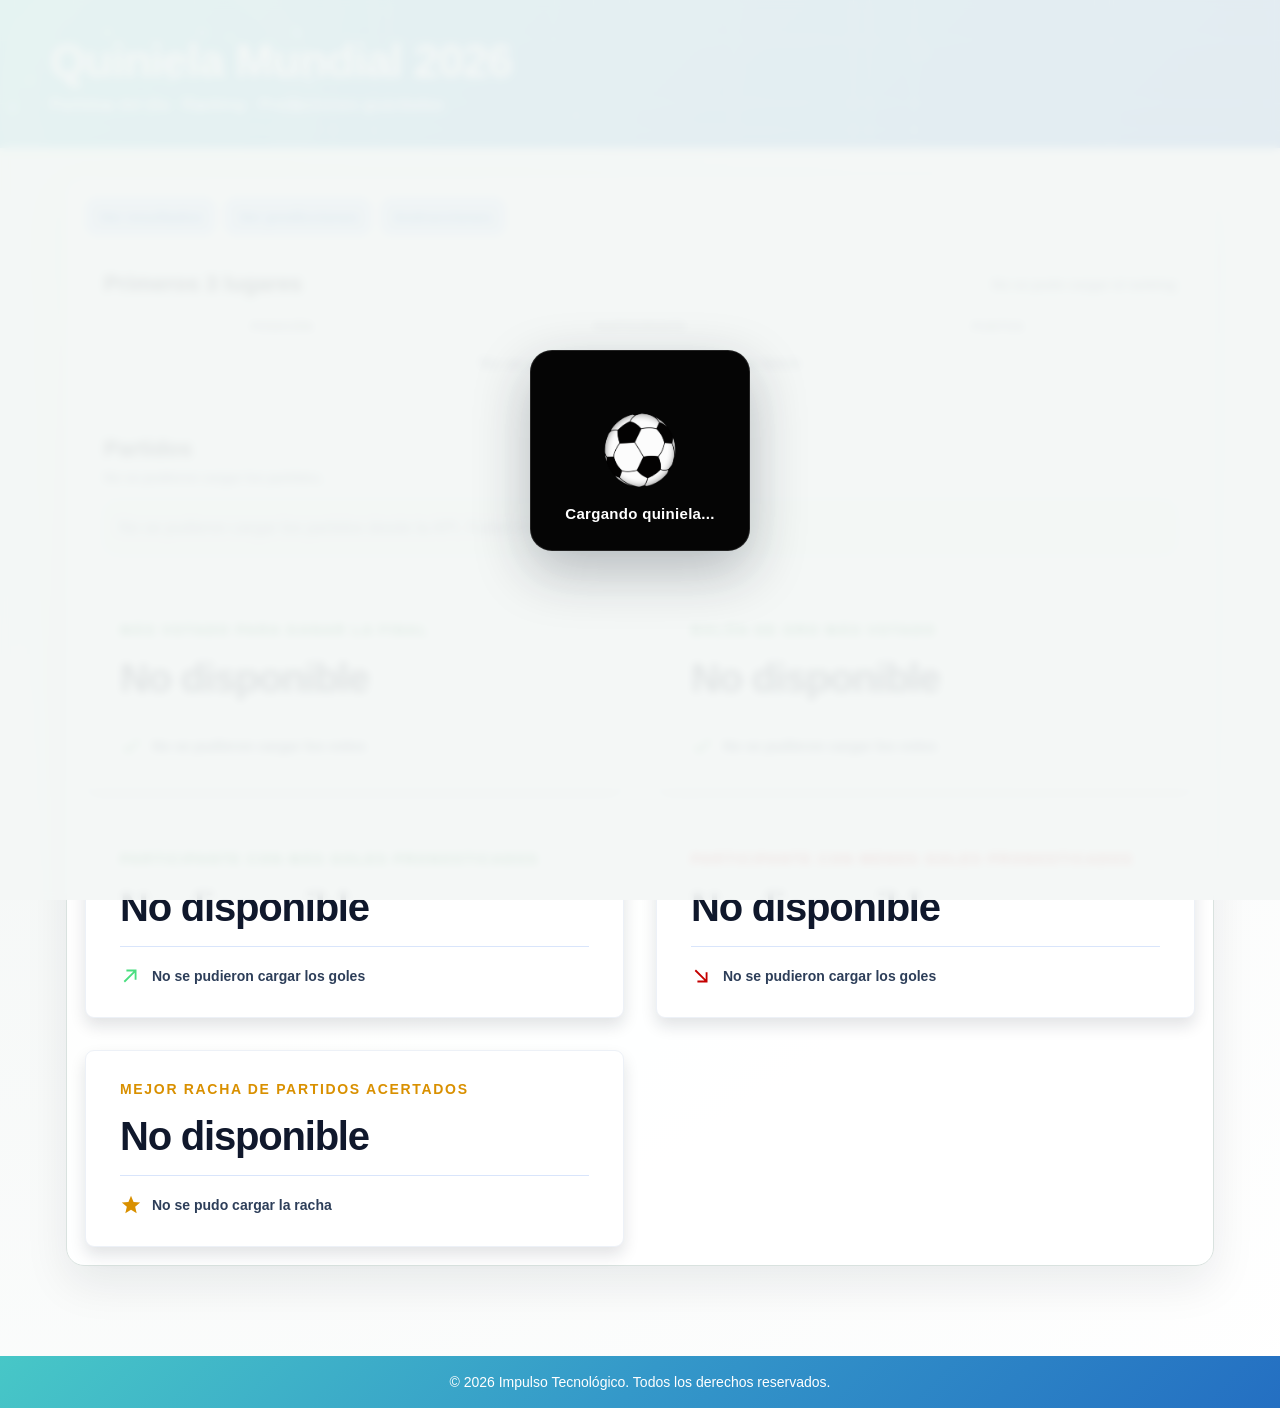
==== src/QuinielaMundial.Api/wwwroot/index.html @ 1c02d26c "loader" ====
<!DOCTYPE html>
<html lang="es">
<head>
  <meta charset="UTF-8" />
  <meta name="viewport" content="width=device-width, initial-scale=1.0" />
  <title>Quiniela Mundial 2026 - Consulta</title>
  <link rel="stylesheet" href="styles.css" />
</head>
<body>
    <div class="page-loader is-hidden" id="pageLoader" role="status" aria-live="polite" aria-label="Cargando contenido" hidden>
        <div class="page-loader-card">
            <div class="soccer-loader" aria-hidden="true">
                <img class="soccer-loader-gif" src="assets/soccer-loader.gif" alt="" />
            </div>
            <p>Cargando quiniela...</p>
        </div>
    </div>

    <header class="hero">
        <div class="hero-content">
            <h1>Quiniela Mundial 2026</h1>
            <p style="font-weight: bold;">Partidos del día · Ranking · Predicciones guardadas</p>
        </div>
    </header>

    <main class="container">
        <section class="panel public-panel" style="margin-top:10px">
            <div class="acciones acciones-publicas">
                <button class="btn-secondary" onclick="window.location.href='ranking.html'">Ver resultados</button>
                <button class="btn-secondary" onclick="window.location.href='predicciones.html'">Ver predicciones</button>
                <button class="btn-secondary" onclick="window.location.href='instrucciones_quiniela.html'">Instrucciones</button>
            </div>

            <div class="dashboard-publico">
                <section class="top-ranking-card">
                    <div class="section-title">
                        <h2>Primeros 3 lugares</h2>
                        <small id="topRankingEstado">Cargando ranking...</small>
                    </div>
                    <div class="ranking-table-wrap ranking-compact-wrap">
                        <table class="ranking-table ranking-compact">
                            <thead>
                                <tr>
                                    <th>Posición</th>
                                    <th>Participante</th>
                                    <th>Puntos</th>
                                </tr>
                            </thead>
                            <tbody id="topRankingTabla"></tbody>
                        </table>
                    </div>
                </section>

                <section class="partidos-dia-card">
                    <div class="section-title">
                        <h2 id="fechaPartidosTitulo">Partidos del día</h2>
                        <small id="contadorVista"></small>
                    </div>
                    <p class="fecha-contexto" id="fechaPartidosDetalle"></p>
                    <div class="partidos" id="partidos"></div>
                </section>

                <section class="votaciones-destacadas" aria-label="Votaciones destacadas">
                    <article class="voto-card voto-card-final">
                        <span class="voto-label">Más votado para ganar la final</span>
                        <strong id="finalWinnerName">Cargando...</strong>
                        <small id="finalWinnerVotes">Calculando votos</small>
                    </article>

                    <article class="voto-card voto-card-ballon">
                        <span class="voto-label">Balón de oro más votado</span>
                        <strong id="ballonDOrName">Cargando...</strong>
                        <small id="ballonDOrVotes">Calculando votos</small>
                    </article>

                    <article class="voto-card voto-card-most-goals">
                        <span class="voto-label">Participante con más goles pronosticados</span>
                        <strong id="mostGoalsName">Cargando...</strong>
                        <small id="mostGoalsTotal">Calculando goles</small>
                    </article>

                    <article class="voto-card voto-card-fewest-goals">
                        <span class="voto-label">Participante con menos goles pronosticados</span>
                        <strong id="fewestGoalsName">Cargando...</strong>
                        <small id="fewestGoalsTotal">Calculando goles</small>
                    </article>

                    <article class="voto-card voto-card-streak">
                        <span class="voto-label">Mejor racha de partidos acertados</span>
                        <strong id="bestStreakNames">Cargando...</strong>
                        <small id="bestStreakTotal">Calculando racha</small>
                    </article>
                </section>
            </div>
        </section>
    </main>
    <footer class="footer">
        <p>© 2026 Impulso Tecnológico. Todos los derechos reservados.</p>
    </footer>
    <script src="config.js"></script>
    <script src="app.js"></script>
</body>
</html>
---- src/QuinielaMundial.Api/wwwroot/styles.css ----
:root {
  --verde: #0f7b45;
  --verde-oscuro: #084c2d;
  --rojo: #c1272d;
  --oro: #f2c94c;
  --fondo: #f4f7f6;
  --texto: #17202a;
  --muted: #667085;
  --borde: #d9e2df;
  --card: #ffffff;
  --azul: #123c69;
}

* {
  box-sizing: border-box;
}

body {
  margin: 0;
  font-family: Arial, Helvetica, sans-serif;
  background: radial-gradient(circle at top left, #e9fff3 0, #f4f7f6 35%, #ffffff 100%);
  color: var(--texto);
}

.page-loader {
  position: fixed;
  inset: 0;
  z-index: 9999;
  display: grid;
  place-items: center;
  background: rgba(244, 247, 246, 0.92);
  backdrop-filter: blur(4px);
  opacity: 1;
  pointer-events: auto;
  transition: opacity 180ms cubic-bezier(0.23, 1, 0.32, 1), visibility 0s linear 0s;
  visibility: visible;
}

.page-loader.is-hidden {
  opacity: 0;
  pointer-events: none;
  transition: opacity 180ms cubic-bezier(0.23, 1, 0.32, 1), visibility 0s linear 180ms;
  visibility: hidden;
}

.page-loader-card {
  display: grid;
  justify-items: center;
  gap: 14px;
  min-width: 220px;
  padding: 28px 30px;
  border: 1px solid rgba(255, 255, 255, 0.12);
  border-radius: 22px;
  background: #050505;
  box-shadow: 0 20px 55px rgba(16, 24, 40, 0.28);
}

.page-loader-card p {
  margin: 0;
  color: #ffffff;
  font-size: 15px;
  font-weight: 900;
  letter-spacing: 0.02em;
}

.soccer-loader {
  position: relative;
  display: grid;
  place-items: center;
  width: 112px;
  height: 112px;
}

.soccer-loader-gif {
  display: block;
  width: 112px;
  height: 112px;
  object-fit: contain;
}

@media (prefers-reduced-motion: reduce) {
  .page-loader,
  .page-loader.is-hidden {
    transition: none;
  }
}

/**/
.footer {
    background: linear-gradient(135deg, #47C7C7, #3498C9, #246FC2);
    color: #ffffff;
    text-align: center;
    padding: 18px 12px;
    font-size: 14px;
    font-weight: 500;
    margin-top: 40px;
}

    .footer p {
        margin: 0;
    }
/**/
.hero {
    background: radial-gradient(circle at 18% 25%, rgba(255, 255, 255, 0.18) 0 4px, transparent 5px), radial-gradient(circle at 72% 35%, rgba(255, 255, 255, 0.16) 0 4px, transparent 5px), radial-gradient(circle at 45% 78%, rgba(255, 255, 255, 0.14) 0 4px, transparent 5px), linear-gradient(135deg, #47c7c7 0%, #3498c9 45%, #246fc2 100%);
    color: white;
    padding: 34px 18px;
    position: relative;
    overflow: hidden;
    border-radius: 0px;
}

    /* Líneas tipo circuito */
    .hero::before {
        content: "";
        position: absolute;
        inset: 0;
        background: linear-gradient(90deg, transparent 0 8%, rgba(180, 235, 245, 0.35) 8% 8.6%, transparent 8.6% 100%), linear-gradient(0deg, transparent 0 18%, rgba(180, 235, 245, 0.28) 18% 18.6%, transparent 18.6% 100%), linear-gradient(90deg, transparent 0 28%, rgba(180, 235, 245, 0.32) 28% 28.5%, transparent 28.5% 100%), linear-gradient(0deg, transparent 0 42%, rgba(180, 235, 245, 0.25) 42% 42.6%, transparent 42.6% 100%), linear-gradient(90deg, transparent 0 62%, rgba(180, 235, 245, 0.30) 62% 62.5%, transparent 62.5% 100%), linear-gradient(0deg, transparent 0 76%, rgba(180, 235, 245, 0.25) 76% 76.6%, transparent 76.6% 100%);
        background-size: 180px 120px, 220px 160px, 260px 140px, 200px 180px, 240px 130px, 280px 170px;
        opacity: 0.75;
        pointer-events: none;
    }

    /* Puntos del circuito */
    .hero::after {
        content: "";
        position: absolute;
        inset: 0;
        background: radial-gradient(circle, rgba(210, 245, 250, 0.7) 0 3px, transparent 4px), radial-gradient(circle, rgba(210, 245, 250, 0.45) 0 3px, transparent 4px);
        background-size: 95px 75px, 140px 110px;
        background-position: 20px 15px, 60px 45px;
        opacity: 0.8;
        pointer-events: none;
    }

    /* Para que el contenido quede arriba del fondo */
    .hero > * {
        position: relative;
        z-index: 1;
    }
/*.hero {
  background: linear-gradient(135deg, var(--verde-oscuro), var(--verde), #174c73);
  color: white;
  padding: 34px 18px;
  position: relative;
  overflow: hidden;
}*/

.hero::after {
  content: "";
  position: absolute;
  width: 240px;
  height: 240px;
  border-radius: 50%;
  border: 40px solid rgba(255, 255, 255, 0.08);
  right: -70px;
  top: -60px;
}

.hero-content {
  max-width: 1180px;
  margin: auto;
  position: relative;
  z-index: 1;
}

.hero h1 {
  margin: 0 0 8px;
  font-size: clamp(28px, 4vw, 46px);
  letter-spacing: -1px;
}

.hero p {
  margin: 0;
  color: rgba(255, 255, 255, 0.88);
  font-size: 16px;
}

.container {
  max-width: 1180px;
  margin: 0 auto;
  padding: 20px 16px 50px;
}

.panel {
  background: rgba(255, 255, 255, 0.92);
  border: 1px solid var(--borde);
  border-radius: 18px;
  box-shadow: 0 18px 45px rgba(16, 24, 40, 0.08);
  padding: 18px;
  margin-top: -22px;
  position: relative;
  z-index: 3;
}

.toolbar {
  display: grid;
  grid-template-columns: 1.2fr 0.7fr 1fr;
  gap: 12px;
  align-items: end;
}

label {
  display: block;
  font-size: 13px;
  color: var(--muted);
  margin-bottom: 6px;
  font-weight: 700;
}

input,
select,
button {
  font-family: inherit;
  font-size: 15px;
}

input,
select {
  width: 100%;
  border: 1px solid var(--borde);
  border-radius: 12px;
  padding: 11px 12px;
  outline: none;
  background: white;
  transition: 0.2s;
}

input:focus,
select:focus {
  border-color: var(--verde);
  box-shadow: 0 0 0 4px rgba(15, 123, 69, 0.12);
}

.acciones {
  display: flex;
  gap: 8px;
  flex-wrap: wrap;
  justify-content: flex-end;
}

button {
  border: 0;
  border-radius: 12px;
  padding: 11px 14px;
  cursor: pointer;
  font-weight: 700;
  transition: 0.2s;
}

button:hover {
  transform: translateY(-1px);
  box-shadow: 0 8px 18px rgba(16, 24, 40, 0.12);
}

.btn-primary {
    background: #246FC2;
    color: white;
}

.btn-secondary {
    background: #C3DAF4;
    color: #246FC2;
}

.btn-danger {
  background: #ffecec;
  color: var(--rojo);
}

.guardar-estado {
  min-height: 20px;
  margin-top: 8px;
  color: var(--muted);
  font-size: 13px;
  font-weight: 700;
  text-align: right;
}

.guardar-estado.ok {
  color: var(--verde-oscuro);
}

.guardar-estado.error {
  color: var(--rojo);
}

.resumen {
  display: grid;
  grid-template-columns: repeat(4, 1fr);
  gap: 12px;
  margin-top: 16px;
}

.stat {
  background: linear-gradient(180deg, #ffffff, #f8fbfa);
  border: 1px solid var(--borde);
  border-radius: 16px;
  padding: 14px;
}

.stat span {
  display: block;
  color: var(--muted);
  font-size: 12px;
  font-weight: 700;
  text-transform: uppercase;
  letter-spacing: 0.04em;
}

.stat strong {
  display: block;
  font-size: 28px;
  margin-top: 4px;
}

.section-title {
  display: flex;
  justify-content: space-between;
  align-items: center;
  margin: 26px 2px 12px;
  gap: 12px;
}

.section-title h2 {
  margin: 0;
  font-size: 22px;
}

.section-title small {
  color: var(--muted);
  font-weight: 700;
}

.public-panel {
  display: grid;
  gap: 18px;
}

.acciones-publicas {
  justify-content: flex-start;
}

.dashboard-publico {
  display: grid;
  grid-template-columns: 1fr;
  gap: 18px;
  align-items: start;
}

.top-ranking-card,
.partidos-dia-card {
  background: #f8fbfa;
  border: 1px solid var(--borde);
  border-radius: 18px;
  padding: 16px;
}

.top-ranking-card .section-title,
.partidos-dia-card .section-title {
  margin-top: 0;
}

.fecha-contexto {
  margin: -4px 2px 14px;
  color: var(--muted);
  font-size: 13px;
  font-weight: 700;
}

.votaciones-destacadas {
  display: grid;
  grid-template-columns: repeat(2, minmax(0, 1fr));
  gap: 32px;
}

.voto-card {
  background: #ffffff;
  border: 1px solid #edf1f7;
  border-radius: 9px;
  box-shadow: 0 8px 16px rgba(15, 23, 42, 0.12);
  padding: 30px 34px;
  min-height: 192px;
  display: grid;
  grid-template-rows: auto 1fr auto;
  align-content: start;
  gap: 18px;
  position: relative;
}

.voto-label {
  color: #006b24;
  font-size: 14px;
  font-weight: 900;
  letter-spacing: 0.12em;
  line-height: 1.25;
  text-transform: uppercase;
}

.voto-card strong {
  color: #10182c;
  font-size: clamp(28px, 4.2vw, 40px);
  font-weight: 600;
  letter-spacing: -0.03em;
  line-height: 1.02;
  overflow-wrap: anywhere;
}

.voto-card strong .equipo-con-bandera {
  justify-content: flex-start;
  gap: 16px;
}

.voto-card .flag-equipo {
  width: 68px;
  height: 50px;
  border-radius: 5px;
  box-shadow: 0 2px 0 #008c35, 0 0 0 3px rgba(0, 140, 53, 0.14);
}

.voto-card small {
  color: #2d3e59;
  font-size: 14px;
  font-weight: 800;
  display: flex;
  align-items: center;
  gap: 10px;
  border-top: 1px solid #d9e5fb;
  padding-top: 18px;
  align-self: end;
}

.voto-card small::before {
  background: #006b24;
  content: "";
  flex: 0 0 22px;
  width: 22px;
  height: 22px;
  -webkit-mask: url("data:image/svg+xml,%3Csvg xmlns='http://www.w3.org/2000/svg' viewBox='0 0 24 24'%3E%3Cpath fill='black' d='M9 16.17 4.83 12l-1.42 1.41L9 19 21 7l-1.41-1.41z'/%3E%3C/svg%3E") center / contain no-repeat;
  mask: url("data:image/svg+xml,%3Csvg xmlns='http://www.w3.org/2000/svg' viewBox='0 0 24 24'%3E%3Cpath fill='black' d='M9 16.17 4.83 12l-1.42 1.41L9 19 21 7l-1.41-1.41z'/%3E%3C/svg%3E") center / contain no-repeat;
}

.voto-card-most-goals small::before {
  background: #4ade80;
  -webkit-mask-image: url("data:image/svg+xml,%3Csvg xmlns='http://www.w3.org/2000/svg' viewBox='0 0 24 24'%3E%3Cpath fill='black' d='M4 17.59 5.41 19 16 8.41V16h2V5H7v2h7.59z'/%3E%3C/svg%3E");
  mask-image: url("data:image/svg+xml,%3Csvg xmlns='http://www.w3.org/2000/svg' viewBox='0 0 24 24'%3E%3Cpath fill='black' d='M4 17.59 5.41 19 16 8.41V16h2V5H7v2h7.59z'/%3E%3C/svg%3E");
}

.voto-card-fewest-goals .voto-label,
.voto-card-fewest-goals small::before {
  color: #c40000;
}

.voto-card-fewest-goals small::before {
  background: #c40000;
  -webkit-mask-image: url("data:image/svg+xml,%3Csvg xmlns='http://www.w3.org/2000/svg' viewBox='0 0 24 24'%3E%3Cpath fill='black' d='M4 6.41 5.41 5 16 15.59V8h2v11H7v-2h7.59z'/%3E%3C/svg%3E");
  mask-image: url("data:image/svg+xml,%3Csvg xmlns='http://www.w3.org/2000/svg' viewBox='0 0 24 24'%3E%3Cpath fill='black' d='M4 6.41 5.41 5 16 15.59V8h2v11H7v-2h7.59z'/%3E%3C/svg%3E");
}

.voto-card-streak .voto-label,
.voto-card-streak small::before {
  color: #d99000;
}

.voto-card-streak small::before {
  background: #d99000;
  -webkit-mask-image: url("data:image/svg+xml,%3Csvg xmlns='http://www.w3.org/2000/svg' viewBox='0 0 24 24'%3E%3Cpath fill='black' d='m12 17.27 6.18 3.73-1.64-7.03L22 9.24l-7.19-.61L12 2 9.19 8.63 2 9.24l5.46 4.73L5.82 21z'/%3E%3C/svg%3E");
  mask-image: url("data:image/svg+xml,%3Csvg xmlns='http://www.w3.org/2000/svg' viewBox='0 0 24 24'%3E%3Cpath fill='black' d='m12 17.27 6.18 3.73-1.64-7.03L22 9.24l-7.19-.61L12 2 9.19 8.63 2 9.24l5.46 4.73L5.82 21z'/%3E%3C/svg%3E");
}

.ranking-compact-wrap {
  border-radius: 14px;
  overflow-x: visible;
}

.ranking-table.ranking-compact {
  min-width: 0;
  table-layout: fixed;
}

.ranking-table.ranking-compact th,
.ranking-table.ranking-compact td {
  width: 33.333%;
  text-align: center;
  overflow-wrap: anywhere;
}

.ranking-table.ranking-compact th,
.ranking-table.ranking-compact td {
  padding: 10px 12px;
}

.ranking-medal-wrap {
  display: inline-flex;
  align-items: center;
  justify-content: center;
  gap: 8px;
  min-width: 0;
}

.ranking-medal {
  display: block;
  width: clamp(28px, 6vw, 44px);
  height: clamp(28px, 6vw, 44px);
  object-fit: contain;
  flex: 0 0 auto;
}

.partidos {
  display: grid;
  grid-template-columns: repeat(2, minmax(0, 1fr));
  gap: 14px;
}

.partidos-dia-card .partidos {
  grid-auto-rows: 1fr;
}

.partido {
  background: var(--card);
  border: 1px solid var(--borde);
  border-radius: 18px;
  box-shadow: 0 10px 28px rgba(16, 24, 40, 0.06);
  padding: 16px;
  display: grid;
  gap: 13px;
}

.partido-publico {
  height: 100%;
  grid-template-rows: auto auto auto auto 1fr;
}

.partido-publico .equipos-publicos {
  align-self: center;
}

.partido-publico .partido-header:last-child {
  align-self: end;
}

.partido.partido-capturado {
  border-color: var(--verde);
  box-shadow: 0 0 0 3px rgba(15, 123, 69, 0.14), 0 10px 28px rgba(16, 24, 40, 0.06);
}

.instrucciones-content {
  line-height: 1.55;
}

.instrucciones-content p,
.instrucciones-content li {
  color: var(--texto);
}

.instrucciones-content h3 {
  margin: 20px 2px 10px;
  color: var(--azul);
}

.instrucciones-content ul {
  margin: 8px 0 16px 22px;
  padding: 0;
}

.instrucciones-grid {
  display: grid;
  grid-template-columns: repeat(3, minmax(0, 1fr));
  gap: 12px;
  margin: 12px 0 18px;
}

.instrucciones-grid .stat strong {
  font-size: 18px;
}

.instrucciones-grid .stat p {
  margin: 8px 0 0;
  color: var(--muted);
}

.instrucciones-destacado {
  margin: 12px 0 18px;
}

.instrucciones-tabla {
  margin: 12px 0 22px;
}

.partido-header {
  display: flex;
  justify-content: space-between;
  gap: 12px;
  align-items: center;
}

.match-id {
  background: #eef4f2;
  color: var(--verde-oscuro);
  border-radius: 999px;
  padding: 6px 9px;
  font-size: 12px;
  font-weight: 800;
}

.grupo {
  background: var(--azul);
  color: white;
  border-radius: 999px;
  padding: 6px 10px;
  font-size: 12px;
  font-weight: 800;
}

.fecha {
  color: var(--muted);
  font-size: 13px;
  line-height: 1.35;
}

.equipos {
  display: grid;
  grid-template-columns: 1fr auto 1fr;
  align-items: center;
  gap: 10px;
  font-size: 18px;
  font-weight: 800;
}

.equipo-con-bandera {
  display: inline-flex;
  align-items: center;
  gap: 8px;
  min-width: 0;
  max-width: 100%;
  vertical-align: middle;
}

.equipo-con-bandera span {
  min-width: 0;
  overflow-wrap: anywhere;
}

.equipo-bandera-local {
  flex-direction: row-reverse;
  justify-content: flex-start;
}

.equipo-local .equipo-con-bandera {
  justify-content: flex-end;
}

.flag-equipo {
  width: clamp(30px, 5vw, 42px);
  height: clamp(22px, 3.75vw, 32px);
  border-radius: 4px;
  box-shadow: 0 0 0 1px rgba(16, 24, 40, 0.12);
  object-fit: cover;
  flex: 0 0 auto;
}

.equipo-local {
  text-align: right;
}

.vs {
  background: #f3f6f5;
  color: var(--muted);
  border-radius: 999px;
  padding: 6px 8px;
  font-size: 12px;
  font-weight: 900;
}

.marcador-real {
  background: #eaf7ef;
  color: var(--verde-oscuro);
  min-width: 56px;
}

.porcentajes-pronosticos {
  display: grid;
  grid-template-columns: 1fr auto 1fr;
  gap: 8px 10px;
  align-items: stretch;
  background: #f8fbfa;
  border: 1px solid #edf2f0;
  border-radius: 14px;
  padding: 10px;
}

.porcentaje-opcion {
  display: grid;
  gap: 3px;
  min-width: 0;
  text-align: left;
}

.porcentaje-local {
  text-align: right;
}

.porcentaje-empate {
  min-width: 72px;
  text-align: center;
}

.porcentaje-opcion span {
  color: var(--muted);
  font-size: 11px;
  font-weight: 800;
  line-height: 1.2;
  overflow-wrap: anywhere;
}

.porcentaje-opcion strong {
  color: var(--verde-oscuro);
  font-size: 18px;
  font-weight: 900;
  line-height: 1;
}

.porcentajes-pronosticos small {
  grid-column: 1 / -1;
  color: var(--muted);
  font-size: 11px;
  font-weight: 700;
  text-align: center;
}

.sin-pronosticos {
  display: block;
  color: var(--muted);
  font-size: 12px;
  font-weight: 800;
  text-align: center;
}

.pronostico {
  display: grid;
  grid-template-columns: 1fr 80px 32px 80px 1fr;
  align-items: center;
  gap: 8px;
  background: #f8fbfa;
  border-radius: 14px;
  padding: 10px;
}

.caption {
  color: var(--muted);
  font-size: 12px;
  font-weight: 700;
}

.pronostico input {
  text-align: center;
  font-weight: 800;
  padding: 10px 6px;
}

.pronostico input:disabled,
.cruce-marcador input:disabled {
  background: #eef4f2;
  color: var(--muted);
  cursor: not-allowed;
  opacity: 0.72;
}

.separador {
  text-align: center;
  color: var(--muted);
  font-weight: 900;
}

.sede {
  color: var(--muted);
  font-size: 13px;
  line-height: 1.35;
}

.generar-finales {
  display: flex;
  justify-content: flex-end;
  margin-top: 16px;
}

.oculto {
  display: none !important;
}

.footer-note {
  color: var(--muted);
  text-align: center;
  margin-top: 28px;
  font-size: 13px;
}

.eliminatorias {
  display: grid;
  grid-template-columns: repeat(auto-fit, minmax(260px, 1fr));
  gap: 14px;
  align-items: start;
}

.ronda {
  background: var(--card);
  border: 1px solid var(--borde);
  border-radius: 18px;
  padding: 14px;
  box-shadow: 0 10px 28px rgba(16, 24, 40, 0.05);
}

.ronda h3 {
  margin: 0 0 12px;
  color: var(--verde-oscuro);
  font-size: 15px;
}

.cruce {
  border: 1px solid #edf2f0;
  border-radius: 14px;
  padding: 10px;
  margin-bottom: 10px;
  background: #f8fbfa;
}

.cruce:last-child {
  margin-bottom: 0;
}

.cruce-id {
  color: var(--muted);
  font-size: 11px;
  font-weight: 800;
  text-transform: uppercase;
  letter-spacing: 0.04em;
  margin-bottom: 7px;
}

.cruce-equipo {
  display: grid;
  grid-template-columns: minmax(0, 1fr) auto;
  align-items: start;
  gap: 10px;
  font-weight: 800;
  line-height: 1.35;
}

.cruce-equipo span {
  min-width: 0;
  overflow-wrap: anywhere;
}

.selector-equipo-llave {
  min-width: 0;
  min-height: 44px;
  padding: 10px 12px;
  border-radius: 10px;
  font-size: 15px;
  font-weight: 800;
}

.cruce-marcador {
  display: grid;
  grid-template-columns: minmax(72px, auto) 46px;
  align-items: center;
  gap: 8px;
  justify-self: end;
}

.cruce-marcador small {
  color: var(--muted);
  font-weight: 700;
  white-space: nowrap;
}

.cruce-marcador input {
  width: 46px;
  padding: 7px 5px;
  text-align: center;
  border-radius: 10px;
  font-weight: 800;
}

.placeholder {
  background: #eef4f2;
  border: 1px dashed var(--borde);
  border-radius: 16px;
  color: var(--muted);
  padding: 16px;
  line-height: 1.45;
}

.premios-grid {
  display: grid;
  grid-template-columns: repeat(3, minmax(0, 1fr));
  gap: 12px;
  background: #f8fbfa;
  border: 1px solid var(--borde);
  border-radius: 18px;
  padding: 16px;
}

.ranking-dashboard {
  display: grid;
  gap: 16px;
  margin-bottom: 22px;
}

.podium {
  display: grid;
  grid-template-columns: repeat(3, minmax(0, 1fr));
  gap: 12px;
  align-items: stretch;
}

.podium-card {
  background: linear-gradient(180deg, #ffffff, #f8fbfa);
  border: 1px solid var(--borde);
  border-radius: 18px;
  padding: 16px;
  box-shadow: 0 10px 28px rgba(16, 24, 40, 0.06);
  min-height: 180px;
  display: flex;
  flex-direction: column;
}

.podium-card-position-1 {
  border-color: #e7bd35;
  background: linear-gradient(145deg, #fff6d8 0%, #f4cf5d 52%, #ffffff 100%);
  box-shadow: 0 16px 34px rgba(199, 151, 22, 0.22);
}

.podium-card-position-2 {
  border-color: #c8d0d4;
  background: linear-gradient(145deg, #ffffff 0%, #d9dee1 54%, #f7fbfc 100%);
  box-shadow: 0 12px 30px rgba(100, 116, 139, 0.16);
}

.podium-card-position-3 {
  border-color: #d38a48;
  background: linear-gradient(145deg, #fff0df 0%, #d89452 54%, #ffffff 100%);
  box-shadow: 0 12px 30px rgba(180, 103, 38, 0.18);
}

.podium-card-empty {
  opacity: 0.78;
}

.podium-position-wrap {
  display: flex;
  align-items: center;
  gap: 10px;
}

.podium-position {
  display: inline-flex;
  align-items: center;
  justify-content: center;
  width: 34px;
  height: 34px;
  border-radius: 999px;
  background: var(--verde);
  color: white;
  font-weight: 900;
}

.podium-medal {
  width: 40px;
  height: 40px;
  object-fit: contain;
}

.podium-name {
  margin-top: 12px;
  font-size: 18px;
  font-weight: 900;
}

.podium-participants {
  display: grid;
  gap: 2px;
}

.podium-participants .podium-name:first-child {
  margin-top: 12px;
}

.podium-participants .podium-name:not(:first-child) {
  margin-top: 6px;
}

.podium-empty-place {
  margin-top: 18px;
  color: var(--muted);
  font-size: 14px;
  font-weight: 800;
}

.participant-with-move {
  display: inline-flex;
  align-items: center;
  gap: 8px;
}

.rank-move {
  display: inline-flex;
  align-items: center;
  justify-content: center;
  gap: 4px;
  min-width: 34px;
  padding: 3px 7px;
  border-radius: 999px;
  font-size: 12px;
  font-weight: 900;
  line-height: 1;
}

.rank-move-icon {
  width: 0;
  height: 0;
  border-left: 5px solid transparent;
  border-right: 5px solid transparent;
}

.rank-move-up {
  color: var(--verde);
  background: #e7f6ee;
}

.rank-move-up .rank-move-icon {
  border-bottom: 8px solid currentColor;
}

.rank-move-down {
  color: var(--rojo);
  background: #fdebed;
}

.rank-move-down .rank-move-icon {
  border-top: 8px solid currentColor;
}

.rank-move-same {
  color: var(--muted);
  background: #f2f4f7;
}

.podium-points {
  margin-top: 4px;
  color: var(--verde-oscuro);
  font-size: 24px;
  font-weight: 900;
}

.podium-meta {
  margin-top: 6px;
  color: var(--muted);
  font-size: 12px;
  font-weight: 700;
}

.ranking-table-wrap {
  overflow-x: auto;
  border: 1px solid var(--borde);
  border-radius: 18px;
  background: white;
}

.ranking-table {
  width: 100%;
  border-collapse: collapse;
  min-width: 720px;
}

.ranking-table th,
.ranking-table td {
  padding: 12px 14px;
  border-bottom: 1px solid #edf2f0;
  text-align: left;
}

.ranking-table th {
  color: var(--muted);
  font-size: 12px;
  text-transform: uppercase;
  letter-spacing: 0.04em;
}

.ranking-table td {
  font-weight: 700;
}

.ranking-table tr:last-child td {
  border-bottom: 0;
}

.ranking-empty {
  color: var(--muted);
  text-align: center;
  padding: 18px;
}

.predicciones-participante {
  display: grid;
  gap: 16px;
}

.predicciones-resumen {
  margin-top: 0;
}

.predicciones-participante .ranking-table-wrap {
  margin-top: -4px;
}

.predicciones-participante small {
  color: var(--muted);
  font-weight: 700;
}

.admin-resultados-filtros,
.predicciones-filtros {
  display: grid;
  grid-template-columns: repeat(auto-fit, minmax(190px, 1fr));
  gap: 12px;
  align-items: end;
  margin-top: 16px;
}

.filtro-estado {
  align-self: center;
}

.admin-resultados-lista {
  display: grid;
  gap: 12px;
}

.resultado-card {
  background: var(--card);
  border: 1px solid var(--borde);
  border-radius: 18px;
  box-shadow: 0 10px 28px rgba(16, 24, 40, 0.06);
  padding: 16px;
  display: grid;
  gap: 12px;
}

.resultado-captura {
  display: grid;
  grid-template-columns: 1fr 82px 28px 82px 1fr auto;
  gap: 8px;
  align-items: center;
}

.resultado-captura input {
  text-align: center;
  font-weight: 900;
}

.resultado-equipo-local {
  text-align: right;
  font-weight: 900;
}

.resultado-equipo-visitante {
  font-weight: 900;
}

@media (max-width: 900px) {
      .toolbar,
      .resumen,
      .dashboard-publico,
      .votaciones-destacadas,
      .partidos,
      .podium,
      .instrucciones-grid,
      .premios-grid,
      .eliminatorias {
        grid-template-columns: 1fr;
      }

  .acciones {
    justify-content: stretch;
  }

  .acciones button {
    flex: 1;
  }

  .generar-finales button {
    width: 100%;
  }
}

@media (max-width: 560px) {
  .hero {
    padding: 26px 14px;
  }

  .hero h1 {
    font-size: 28px;
  }

  .container {
    padding: 14px 10px 38px;
  }

  .panel {
    padding: 12px;
    border-radius: 16px;
  }

  .acciones-publicas button,
  .acciones button {
    width: 100%;
    flex: 1 1 100%;
  }

  .section-title {
    align-items: flex-start;
    flex-direction: column;
    gap: 4px;
    margin: 18px 2px 10px;
  }

  .section-title h2 {
    font-size: 19px;
  }

  .top-ranking-card,
  .partidos-dia-card,
  .voto-card {
    padding: 12px;
    border-radius: 16px;
  }

  .ranking-compact-wrap {
    overflow-x: visible;
  }

  .ranking-table.ranking-compact {
    min-width: 0;
    font-size: 12px;
  }

  .ranking-table.ranking-compact th,
  .ranking-table.ranking-compact td {
    padding: 8px 5px;
  }

  .ranking-medal-wrap {
    gap: 4px;
  }

  .ranking-medal {
    width: 28px;
    height: 28px;
  }

  .voto-card {
    min-height: auto;
    gap: 12px;
  }

  .voto-label {
    font-size: 11px;
    letter-spacing: 0.08em;
  }

  .voto-card strong {
    font-size: 23px;
  }

  .voto-card small {
    margin-top: 4px;
    padding-top: 12px;
  }

  .voto-card .flag-equipo {
    width: 38px;
    height: 28px;
  }

  .partido {
    padding: 13px;
  }

  .equipos {
    font-size: 15px;
  }

  .equipos-publicos {
    grid-template-columns: minmax(0, 1fr) 42px minmax(0, 1fr);
    gap: 6px;
    font-size: 13px;
  }

  .equipo-con-bandera {
    gap: 5px;
  }

  .flag-equipo {
    width: 24px;
    height: 18px;
    border-radius: 3px;
  }

  .vs {
    padding: 5px 6px;
    font-size: 11px;
  }

  .porcentajes-pronosticos {
    grid-template-columns: minmax(0, 1fr) 56px minmax(0, 1fr);
    gap: 6px;
    padding: 8px;
  }

  .porcentaje-empate {
    min-width: 56px;
  }

  .porcentaje-opcion span,
  .porcentajes-pronosticos small {
    font-size: 10px;
  }

  .porcentaje-opcion strong {
    font-size: 16px;
  }

  .resultado-captura {
    grid-template-columns: 1fr 64px 20px 64px 1fr;
  }

  .resultado-captura button {
    grid-column: 1 / -1;
  }

  .pronostico {
    grid-template-columns: 1fr 58px 20px 58px 1fr;
  }
}

@media print {
  @page {
    size: letter;
    margin: 10mm;
  }

  .toolbar,
  .acciones,
  .footer-note,
  .footer {
    display: none;
  }

  .panel {
    box-shadow: none;
    margin-top: 0;
  }

  .partidos {
    grid-template-columns: 1fr;
  }

  .partido {
    break-inside: avoid;
  }

  .pagina-predicciones {
    background: #ffffff;
  }

  .pagina-predicciones .hero {
    background: #ffffff !important;
    color: var(--texto);
    padding: 0 0 12px;
  }

  .pagina-predicciones .hero::before,
  .pagina-predicciones .hero::after {
    display: none;
  }

  .pagina-predicciones .hero-content {
    max-width: none;
  }

  .pagina-predicciones .hero h1 {
    color: var(--verde-oscuro);
    font-size: 24px;
  }

  .pagina-predicciones .hero p {
    color: var(--muted);
  }

  .pagina-predicciones .container {
    max-width: none;
    padding: 0;
  }

  .pagina-predicciones .panel {
    border: 0;
    border-radius: 0;
    padding: 0;
    background: #ffffff;
  }

  .pagina-predicciones .section-title {
    margin: 14px 0 8px;
  }

  .pagina-predicciones .section-title h2 {
    font-size: 16px;
  }

  .pagina-predicciones .ranking-dashboard {
    gap: 10px;
  }

  .pagina-predicciones .predicciones-participante {
    border: 0;
    border-radius: 0;
    box-shadow: none;
    padding: 0;
    gap: 10px;
    break-inside: auto;
  }

  .pagina-predicciones .predicciones-resumen {
    grid-template-columns: repeat(4, 1fr);
    gap: 6px;
  }

  .pagina-predicciones .stat {
    border-radius: 8px;
    padding: 8px;
    box-shadow: none;
  }

  .pagina-predicciones .stat strong {
    font-size: 18px;
  }

  .pagina-predicciones .ranking-table-wrap {
    overflow: visible;
    border-radius: 0;
    break-inside: avoid;
  }

  .pagina-predicciones .ranking-table {
    min-width: 0;
    font-size: 10px;
  }

  .pagina-predicciones .ranking-table th,
  .pagina-predicciones .ranking-table td {
    padding: 5px 6px;
    border-bottom: 1px solid #d9e2df;
  }

  .pagina-predicciones .premios-grid {
    grid-template-columns: repeat(3, 1fr);
    border-radius: 8px;
    padding: 8px;
    gap: 8px;
    break-inside: avoid;
  }

  .pagina-predicciones .placeholder {
    padding: 8px;
    border-radius: 8px;
  }
}
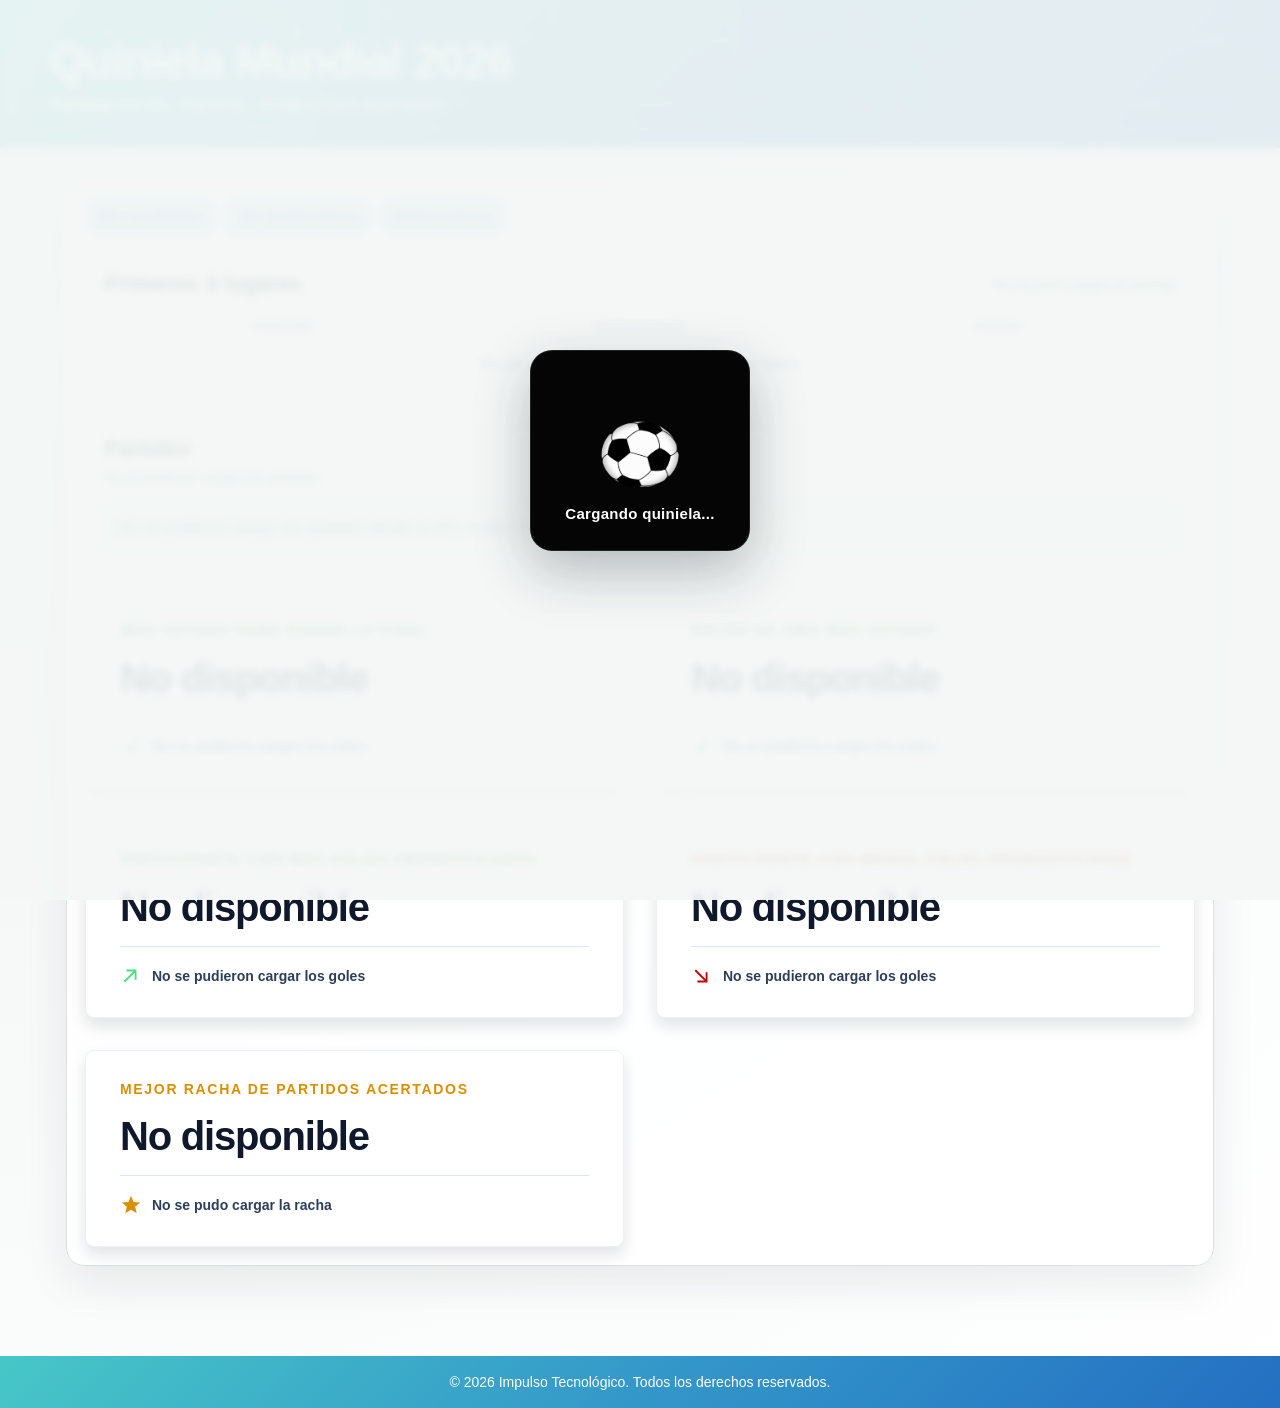
==== commit 75ec56fb: "Loader" ====
--- a/src/QuinielaMundial.Api/wwwroot/index.html
+++ b/src/QuinielaMundial.Api/wwwroot/index.html
@@ -6,8 +6,8 @@
   <title>Quiniela Mundial 2026 - Consulta</title>
   <link rel="stylesheet" href="styles.css" />
 </head>
-<body>
-    <div class="page-loader is-hidden" id="pageLoader" role="status" aria-live="polite" aria-label="Cargando contenido" hidden>
+<body data-loader-manual="true">
+    <div class="page-loader" id="pageLoader" role="status" aria-live="polite" aria-label="Cargando contenido">
         <div class="page-loader-card">
             <div class="soccer-loader" aria-hidden="true">
                 <img class="soccer-loader-gif" src="assets/soccer-loader.gif" alt="" />
@@ -98,6 +98,7 @@
         <p>© 2026 Impulso Tecnológico. Todos los derechos reservados.</p>
     </footer>
     <script src="config.js"></script>
+    <script src="loader.js"></script>
     <script src="app.js"></script>
 </body>
 </html>
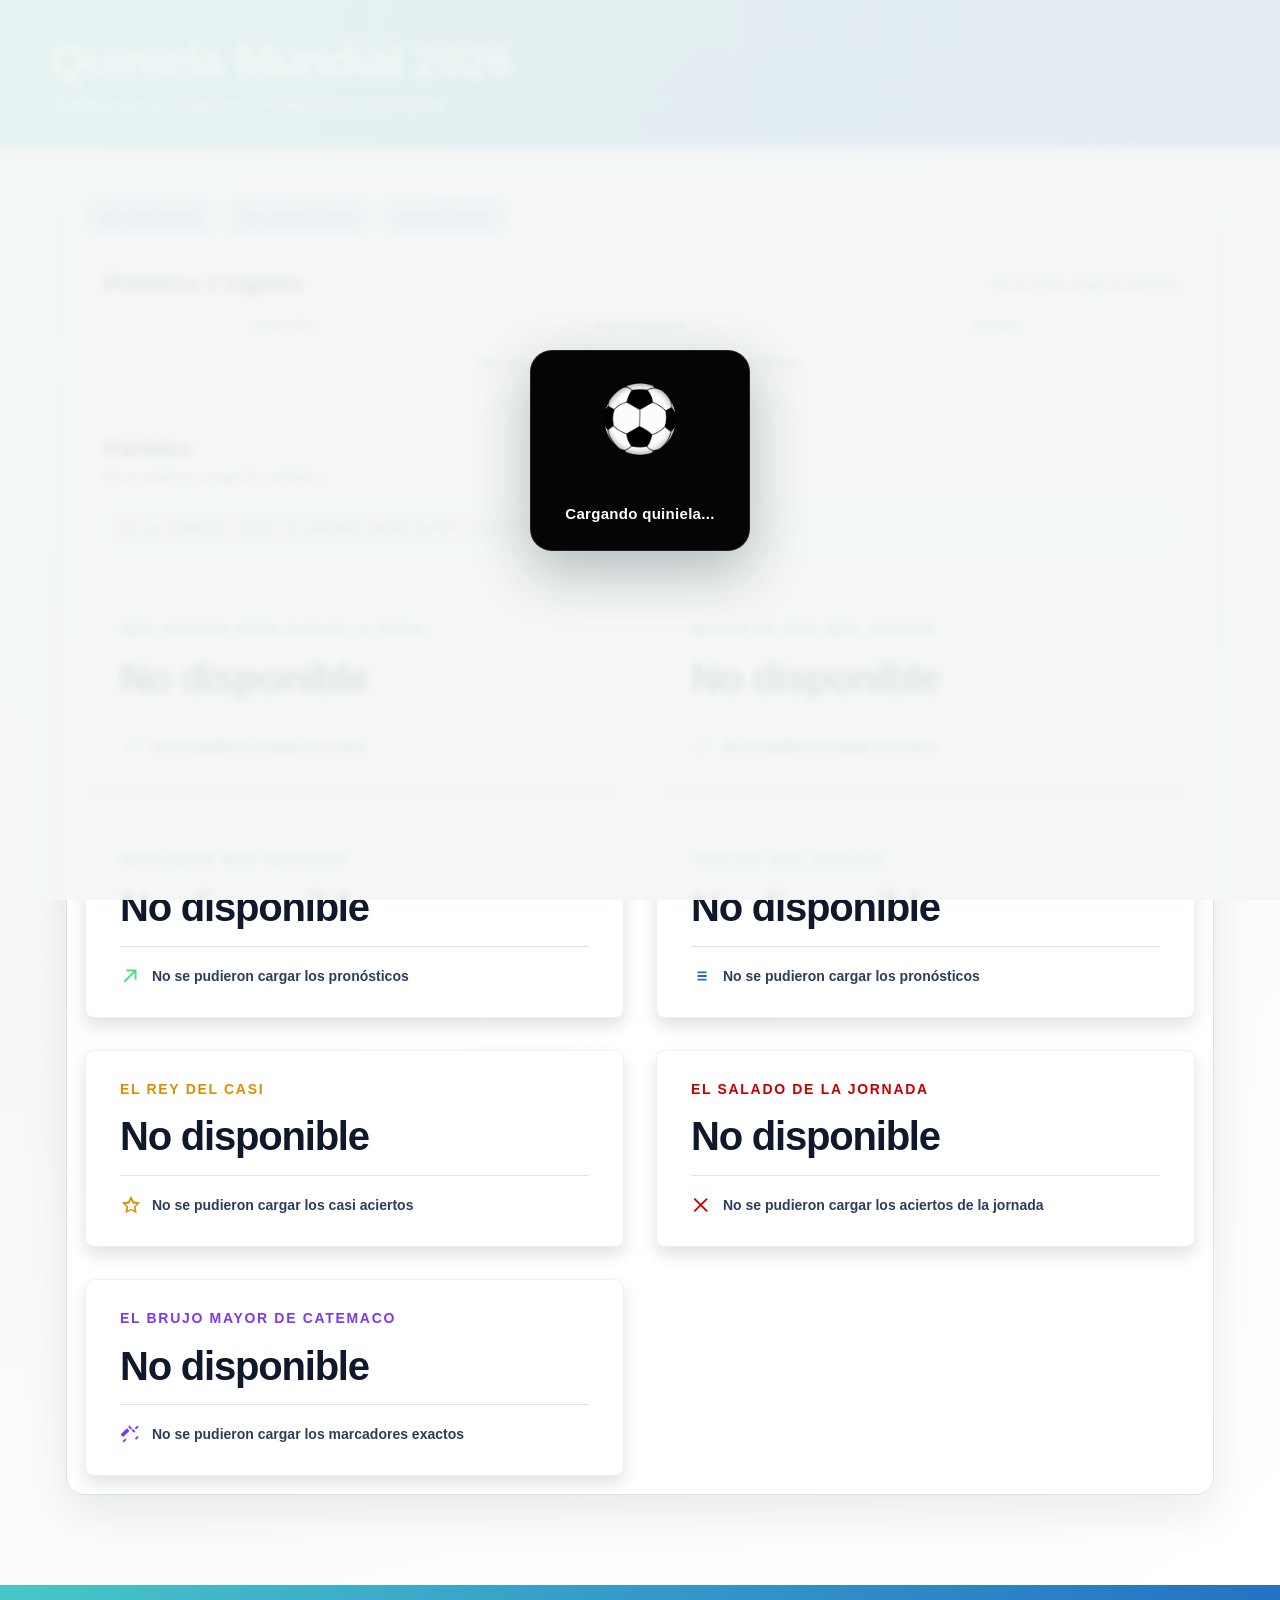
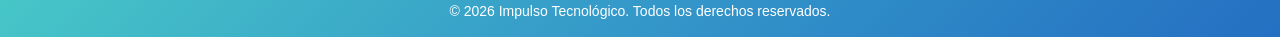
==== commit 9649f7ca: "cards nuevos" ====
--- a/src/QuinielaMundial.Api/wwwroot/index.html
+++ b/src/QuinielaMundial.Api/wwwroot/index.html
@@ -73,22 +73,34 @@
                         <small id="ballonDOrVotes">Calculando votos</small>
                     </article>
 
-                    <article class="voto-card voto-card-most-goals">
-                        <span class="voto-label">Participante con más goles pronosticados</span>
-                        <strong id="mostGoalsName">Cargando...</strong>
-                        <small id="mostGoalsTotal">Calculando goles</small>
+                    <article class="voto-card voto-card-score">
+                        <span class="voto-label">Marcador más repetido</span>
+                        <strong id="popularScoreValue">Cargando...</strong>
+                        <small id="popularScoreTotal">Calculando pronósticos</small>
                     </article>
 
-                    <article class="voto-card voto-card-fewest-goals">
-                        <span class="voto-label">Participante con menos goles pronosticados</span>
-                        <strong id="fewestGoalsName">Cargando...</strong>
-                        <small id="fewestGoalsTotal">Calculando goles</small>
+                    <article class="voto-card voto-card-divided">
+                        <span class="voto-label">Partido más dividido</span>
+                        <strong id="dividedMatchName">Cargando...</strong>
+                        <small id="dividedMatchTotal">Calculando pronósticos</small>
                     </article>
 
-                    <article class="voto-card voto-card-streak">
-                        <span class="voto-label">Mejor racha de partidos acertados</span>
-                        <strong id="bestStreakNames">Cargando...</strong>
-                        <small id="bestStreakTotal">Calculando racha</small>
+                    <article class="voto-card voto-card-almost">
+                        <span class="voto-label">El Rey del Casi</span>
+                        <strong id="almostKingName">Cargando...</strong>
+                        <small id="almostKingTotal">Calculando casi aciertos</small>
+                    </article>
+
+                    <article class="voto-card voto-card-salted">
+                        <span class="voto-label">El salado de la jornada</span>
+                        <strong id="weeklySaltedName">Cargando...</strong>
+                        <small id="weeklySaltedTotal">Calculando aciertos de la jornada</small>
+                    </article>
+
+                    <article class="voto-card voto-card-wizard">
+                        <span class="voto-label">El brujo mayor de Catemaco</span>
+                        <strong id="exactWizardName">Cargando...</strong>
+                        <small id="exactWizardTotal">Calculando marcadores exactos</small>
                     </article>
                 </section>
             </div>
--- a/src/QuinielaMundial.Api/wwwroot/styles.css
+++ b/src/QuinielaMundial.Api/wwwroot/styles.css
@@ -439,32 +439,54 @@
   mask: url("data:image/svg+xml,%3Csvg xmlns='http://www.w3.org/2000/svg' viewBox='0 0 24 24'%3E%3Cpath fill='black' d='M9 16.17 4.83 12l-1.42 1.41L9 19 21 7l-1.41-1.41z'/%3E%3C/svg%3E") center / contain no-repeat;
 }
 
-.voto-card-most-goals small::before {
+.voto-card-score small::before {
   background: #4ade80;
   -webkit-mask-image: url("data:image/svg+xml,%3Csvg xmlns='http://www.w3.org/2000/svg' viewBox='0 0 24 24'%3E%3Cpath fill='black' d='M4 17.59 5.41 19 16 8.41V16h2V5H7v2h7.59z'/%3E%3C/svg%3E");
   mask-image: url("data:image/svg+xml,%3Csvg xmlns='http://www.w3.org/2000/svg' viewBox='0 0 24 24'%3E%3Cpath fill='black' d='M4 17.59 5.41 19 16 8.41V16h2V5H7v2h7.59z'/%3E%3C/svg%3E");
 }
 
-.voto-card-fewest-goals .voto-label,
-.voto-card-fewest-goals small::before {
+.voto-card-divided .voto-label,
+.voto-card-divided small::before {
+  color: #246fc2;
+}
+
+.voto-card-divided small::before {
+  background: #246fc2;
+  -webkit-mask-image: url("data:image/svg+xml,%3Csvg xmlns='http://www.w3.org/2000/svg' viewBox='0 0 24 24'%3E%3Cpath fill='black' d='M7 7h10v2H7zm0 4h10v2H7zm0 4h10v2H7z'/%3E%3C/svg%3E");
+  mask-image: url("data:image/svg+xml,%3Csvg xmlns='http://www.w3.org/2000/svg' viewBox='0 0 24 24'%3E%3Cpath fill='black' d='M7 7h10v2H7zm0 4h10v2H7zm0 4h10v2H7z'/%3E%3C/svg%3E");
+}
+
+.voto-card-almost .voto-label,
+.voto-card-almost small::before {
+  color: #d99000;
+}
+
+.voto-card-almost small::before {
+  background: #d99000;
+  -webkit-mask-image: url("data:image/svg+xml,%3Csvg xmlns='http://www.w3.org/2000/svg' viewBox='0 0 24 24'%3E%3Cpath fill='black' d='M12 2 8.9 8.27 2 9.27l5 4.87L5.82 21 12 17.75 18.18 21 17 14.14l5-4.87-6.9-1zM12 6.52l1.9 3.85 4.25.62-3.08 3 .73 4.23L12 16.22l-3.8 2 .73-4.23-3.08-3 4.25-.62z'/%3E%3C/svg%3E");
+  mask-image: url("data:image/svg+xml,%3Csvg xmlns='http://www.w3.org/2000/svg' viewBox='0 0 24 24'%3E%3Cpath fill='black' d='M12 2 8.9 8.27 2 9.27l5 4.87L5.82 21 12 17.75 18.18 21 17 14.14l5-4.87-6.9-1zM12 6.52l1.9 3.85 4.25.62-3.08 3 .73 4.23L12 16.22l-3.8 2 .73-4.23-3.08-3 4.25-.62z'/%3E%3C/svg%3E");
+}
+
+.voto-card-salted .voto-label,
+.voto-card-salted small::before {
   color: #c40000;
 }
 
-.voto-card-fewest-goals small::before {
+.voto-card-salted small::before {
   background: #c40000;
-  -webkit-mask-image: url("data:image/svg+xml,%3Csvg xmlns='http://www.w3.org/2000/svg' viewBox='0 0 24 24'%3E%3Cpath fill='black' d='M4 6.41 5.41 5 16 15.59V8h2v11H7v-2h7.59z'/%3E%3C/svg%3E");
-  mask-image: url("data:image/svg+xml,%3Csvg xmlns='http://www.w3.org/2000/svg' viewBox='0 0 24 24'%3E%3Cpath fill='black' d='M4 6.41 5.41 5 16 15.59V8h2v11H7v-2h7.59z'/%3E%3C/svg%3E");
-}
-
-.voto-card-streak .voto-label,
-.voto-card-streak small::before {
-  color: #d99000;
-}
-
-.voto-card-streak small::before {
-  background: #d99000;
-  -webkit-mask-image: url("data:image/svg+xml,%3Csvg xmlns='http://www.w3.org/2000/svg' viewBox='0 0 24 24'%3E%3Cpath fill='black' d='m12 17.27 6.18 3.73-1.64-7.03L22 9.24l-7.19-.61L12 2 9.19 8.63 2 9.24l5.46 4.73L5.82 21z'/%3E%3C/svg%3E");
-  mask-image: url("data:image/svg+xml,%3Csvg xmlns='http://www.w3.org/2000/svg' viewBox='0 0 24 24'%3E%3Cpath fill='black' d='m12 17.27 6.18 3.73-1.64-7.03L22 9.24l-7.19-.61L12 2 9.19 8.63 2 9.24l5.46 4.73L5.82 21z'/%3E%3C/svg%3E");
+  -webkit-mask-image: url("data:image/svg+xml,%3Csvg xmlns='http://www.w3.org/2000/svg' viewBox='0 0 24 24'%3E%3Cpath fill='black' d='M18.3 5.71 12 12l6.3 6.29-1.41 1.41-6.3-6.29-6.29 6.29-1.41-1.41L9.17 12 2.89 5.71 4.3 4.29l6.29 6.3 6.3-6.3z'/%3E%3C/svg%3E");
+  mask-image: url("data:image/svg+xml,%3Csvg xmlns='http://www.w3.org/2000/svg' viewBox='0 0 24 24'%3E%3Cpath fill='black' d='M18.3 5.71 12 12l6.3 6.29-1.41 1.41-6.3-6.29-6.29 6.29-1.41-1.41L9.17 12 2.89 5.71 4.3 4.29l6.29 6.3 6.3-6.3z'/%3E%3C/svg%3E");
+}
+
+.voto-card-wizard .voto-label,
+.voto-card-wizard small::before {
+  color: #7c3aed;
+}
+
+.voto-card-wizard small::before {
+  background: #7c3aed;
+  -webkit-mask-image: url("data:image/svg+xml,%3Csvg xmlns='http://www.w3.org/2000/svg' viewBox='0 0 24 24'%3E%3Cpath fill='black' d='m7.5 5.6 2.9 2.9-6.9 6.9-2.9-2.9zm4.3 1.5L8.9 4.2l1.4-1.4 2.9 2.9zm3.6 3.6-2.9-2.9 1.4-1.4 2.9 2.9zM4.2 21.2l-1.4-1.4 2.9-2.9 1.4 1.4zm14.9-7.1 1.4 1.4-2.9 2.9-1.4-1.4zm1.3-9.9-2.9 2.9-1.4-1.4 2.9-2.9z'/%3E%3C/svg%3E");
+  mask-image: url("data:image/svg+xml,%3Csvg xmlns='http://www.w3.org/2000/svg' viewBox='0 0 24 24'%3E%3Cpath fill='black' d='m7.5 5.6 2.9 2.9-6.9 6.9-2.9-2.9zm4.3 1.5L8.9 4.2l1.4-1.4 2.9 2.9zm3.6 3.6-2.9-2.9 1.4-1.4 2.9 2.9zM4.2 21.2l-1.4-1.4 2.9-2.9 1.4 1.4zm14.9-7.1 1.4 1.4-2.9 2.9-1.4-1.4zm1.3-9.9-2.9 2.9-1.4-1.4 2.9-2.9z'/%3E%3C/svg%3E");
 }
 
 .ranking-compact-wrap {
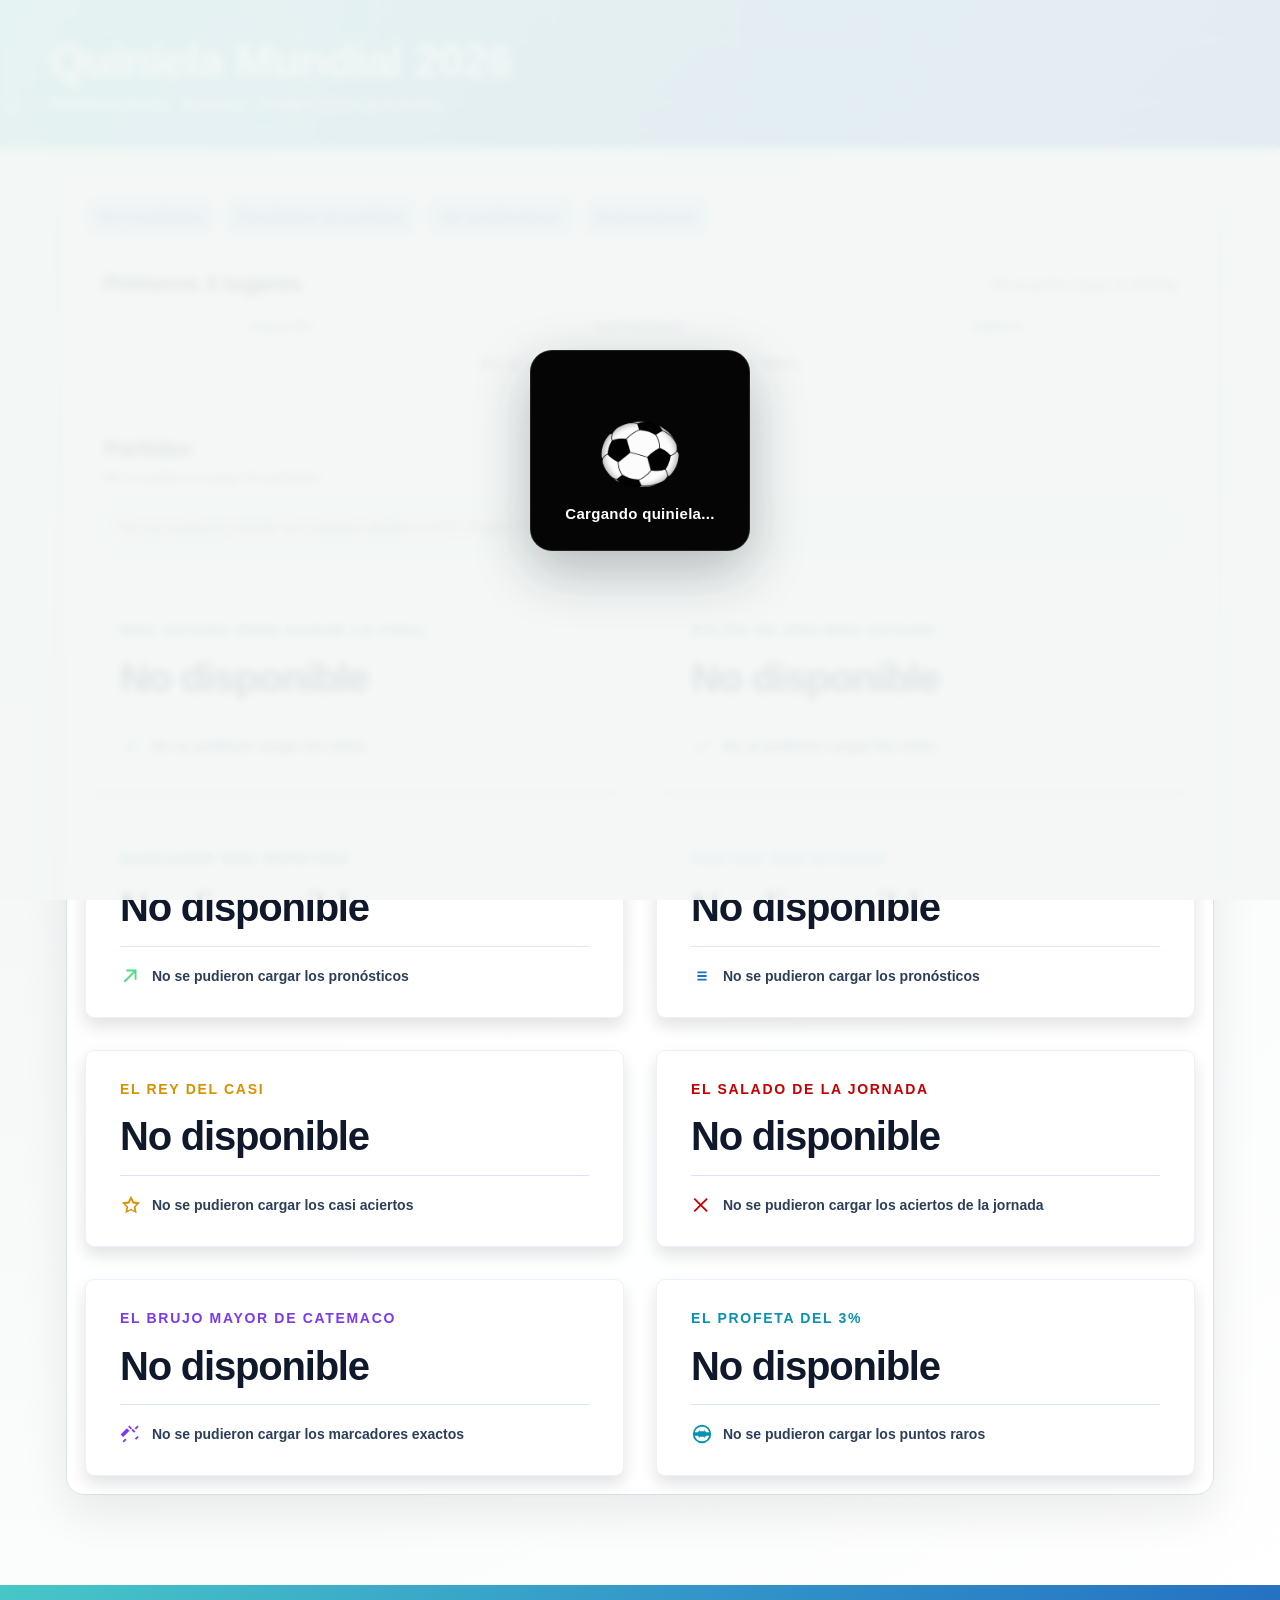
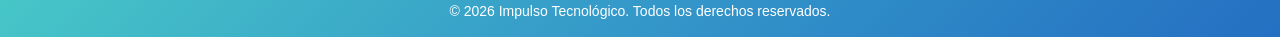
==== commit 223a2b2d: "Nuevos cards" ====
--- a/src/QuinielaMundial.Api/wwwroot/index.html
+++ b/src/QuinielaMundial.Api/wwwroot/index.html
@@ -27,6 +27,7 @@
         <section class="panel public-panel" style="margin-top:10px">
             <div class="acciones acciones-publicas">
                 <button class="btn-secondary" onclick="window.location.href='ranking.html'">Ver resultados</button>
+                <button class="btn-secondary" onclick="window.location.href='resultados-partidos.html'">Resultados de partidos</button>
                 <button class="btn-secondary" onclick="window.location.href='predicciones.html'">Ver predicciones</button>
                 <button class="btn-secondary" onclick="window.location.href='instrucciones_quiniela.html'">Instrucciones</button>
             </div>
@@ -102,6 +103,18 @@
                         <strong id="exactWizardName">Cargando...</strong>
                         <small id="exactWizardTotal">Calculando marcadores exactos</small>
                     </article>
+
+                    <article class="voto-card voto-card-phoenix" id="weeklyRiseCard" hidden>
+                        <span class="voto-label">El Ave Fénix</span>
+                        <strong id="weeklyRiseName">Cargando...</strong>
+                        <small id="weeklyRiseTotal">Calculando posiciones subidas</small>
+                    </article>
+
+                    <article class="voto-card voto-card-prophet">
+                        <span class="voto-label">El profeta del 3%</span>
+                        <strong id="rareProphetName">Cargando...</strong>
+                        <small id="rareProphetTotal">Calculando puntos raros</small>
+                    </article>
                 </section>
             </div>
         </section>
--- a/src/QuinielaMundial.Api/wwwroot/styles.css
+++ b/src/QuinielaMundial.Api/wwwroot/styles.css
@@ -387,6 +387,10 @@
   position: relative;
 }
 
+.voto-card[hidden] {
+  display: none;
+}
+
 .voto-label {
   color: #006b24;
   font-size: 14px;
@@ -489,6 +493,28 @@
   mask-image: url("data:image/svg+xml,%3Csvg xmlns='http://www.w3.org/2000/svg' viewBox='0 0 24 24'%3E%3Cpath fill='black' d='m7.5 5.6 2.9 2.9-6.9 6.9-2.9-2.9zm4.3 1.5L8.9 4.2l1.4-1.4 2.9 2.9zm3.6 3.6-2.9-2.9 1.4-1.4 2.9 2.9zM4.2 21.2l-1.4-1.4 2.9-2.9 1.4 1.4zm14.9-7.1 1.4 1.4-2.9 2.9-1.4-1.4zm1.3-9.9-2.9 2.9-1.4-1.4 2.9-2.9z'/%3E%3C/svg%3E");
 }
 
+.voto-card-phoenix .voto-label,
+.voto-card-phoenix small::before {
+  color: #f97316;
+}
+
+.voto-card-phoenix small::before {
+  background: #f97316;
+  -webkit-mask-image: url("data:image/svg+xml,%3Csvg xmlns='http://www.w3.org/2000/svg' viewBox='0 0 24 24'%3E%3Cpath fill='black' d='M13 3v7h6l-8 11v-7H5z'/%3E%3C/svg%3E");
+  mask-image: url("data:image/svg+xml,%3Csvg xmlns='http://www.w3.org/2000/svg' viewBox='0 0 24 24'%3E%3Cpath fill='black' d='M13 3v7h6l-8 11v-7H5z'/%3E%3C/svg%3E");
+}
+
+.voto-card-prophet .voto-label,
+.voto-card-prophet small::before {
+  color: #0891b2;
+}
+
+.voto-card-prophet small::before {
+  background: #0891b2;
+  -webkit-mask-image: url("data:image/svg+xml,%3Csvg xmlns='http://www.w3.org/2000/svg' viewBox='0 0 24 24'%3E%3Cpath fill='black' d='M12 2a10 10 0 1 0 0 20 10 10 0 0 0 0-20m0 2a8 8 0 0 1 7.75 6h-3.26a5 5 0 0 0-8.98 0H4.25A8 8 0 0 1 12 4m0 3a3 3 0 0 1 2.83 2H9.17A3 3 0 0 1 12 7m0 13a8 8 0 0 1-7.75-6h3.26a5 5 0 0 0 8.98 0h3.26A8 8 0 0 1 12 20m0-3a3 3 0 0 1-2.83-2h5.66A3 3 0 0 1 12 17'/%3E%3C/svg%3E");
+  mask-image: url("data:image/svg+xml,%3Csvg xmlns='http://www.w3.org/2000/svg' viewBox='0 0 24 24'%3E%3Cpath fill='black' d='M12 2a10 10 0 1 0 0 20 10 10 0 0 0 0-20m0 2a8 8 0 0 1 7.75 6h-3.26a5 5 0 0 0-8.98 0H4.25A8 8 0 0 1 12 4m0 3a3 3 0 0 1 2.83 2H9.17A3 3 0 0 1 12 7m0 13a8 8 0 0 1-7.75-6h3.26a5 5 0 0 0 8.98 0h3.26A8 8 0 0 1 12 20m0-3a3 3 0 0 1-2.83-2h5.66A3 3 0 0 1 12 17'/%3E%3C/svg%3E");
+}
+
 .ranking-compact-wrap {
   border-radius: 14px;
   overflow-x: visible;
@@ -563,6 +589,188 @@
 .partido.partido-capturado {
   border-color: var(--verde);
   box-shadow: 0 0 0 3px rgba(15, 123, 69, 0.14), 0 10px 28px rgba(16, 24, 40, 0.06);
+}
+
+.resultados-partidos {
+  display: grid;
+  grid-template-columns: repeat(2, minmax(0, 1fr));
+  gap: 14px;
+}
+
+.resultado-partido-card {
+  display: grid;
+  gap: 14px;
+  padding: 16px;
+  border: 1px solid var(--borde);
+  border-radius: 18px;
+  background: var(--card);
+  box-shadow: 0 10px 28px rgba(16, 24, 40, 0.06);
+}
+
+.resultado-partido-card.resultado-partido-pendiente {
+  opacity: 0.82;
+}
+
+.resultado-partido-head {
+  display: flex;
+  align-items: center;
+  justify-content: space-between;
+  gap: 10px;
+  color: var(--muted);
+  font-size: 12px;
+  font-weight: 900;
+  letter-spacing: 0.04em;
+  text-transform: uppercase;
+}
+
+.resultado-partido-main {
+  display: grid;
+  grid-template-columns: minmax(0, 1fr) auto minmax(0, 1fr);
+  align-items: center;
+  gap: 12px;
+}
+
+.resultado-partido-main strong {
+  color: var(--texto);
+  font-size: 18px;
+  font-weight: 900;
+  overflow-wrap: anywhere;
+}
+
+.resultado-partido-main strong:last-child {
+  text-align: right;
+}
+
+.resultado-equipo-con-bandera {
+  display: inline-flex;
+  align-items: center;
+  gap: 10px;
+  max-width: 100%;
+}
+
+.resultado-equipo-visitante {
+  justify-content: flex-end;
+}
+
+.resultado-flag {
+  width: 34px;
+  height: 24px;
+  border-radius: 4px;
+  object-fit: cover;
+  box-shadow: 0 0 0 1px rgba(16, 24, 40, 0.08);
+  flex: 0 0 auto;
+}
+
+.resultado-partido-marcador {
+  min-width: 76px;
+  padding: 8px 12px;
+  border-radius: 14px;
+  background: #eef4f2;
+  color: var(--verde-oscuro);
+  font-size: 18px;
+  font-weight: 900;
+  text-align: center;
+}
+
+.resultado-partido-meta {
+  margin: 0;
+  color: var(--muted);
+  font-size: 13px;
+  font-weight: 700;
+  line-height: 1.4;
+}
+
+.resultado-participantes-btn {
+  width: fit-content;
+}
+
+.resultados-participantes-wrap {
+  border-radius: 14px;
+}
+
+.resultados-participantes-table {
+  min-width: 0;
+}
+
+.resultados-participantes-table th,
+.resultados-participantes-table td {
+  width: 50%;
+}
+
+.resultados-participantes-table tr.resultado-participante-correcto td {
+  background: #e7f6ee;
+  color: #0b6b3a;
+}
+
+.resultados-participantes-table tr.resultado-participante-exacto td {
+  background: #fff4c7;
+  color: #8a5a00;
+}
+
+.resultados-participantes-table tr.resultado-participante-correcto td:first-child,
+.resultados-participantes-table tr.resultado-participante-exacto td:first-child {
+  font-weight: 900;
+}
+
+.resultados-participantes-empty {
+  margin: 0;
+}
+
+.modal-open {
+  overflow: hidden;
+}
+
+.modal-backdrop {
+  position: fixed;
+  inset: 0;
+  z-index: 80;
+  display: grid;
+  place-items: center;
+  padding: 18px;
+  background: rgba(12, 24, 18, 0.54);
+  backdrop-filter: blur(6px);
+}
+
+.modal-backdrop[hidden] {
+  display: none;
+}
+
+.modal-card {
+  width: min(760px, 100%);
+  max-height: min(82vh, 760px);
+  overflow: hidden;
+  display: grid;
+  grid-template-rows: auto minmax(0, 1fr);
+  border: 1px solid var(--borde);
+  border-radius: 22px;
+  background: #ffffff;
+  box-shadow: 0 24px 80px rgba(16, 24, 40, 0.28);
+}
+
+.modal-header {
+  display: flex;
+  align-items: flex-start;
+  justify-content: space-between;
+  gap: 16px;
+  padding: 18px 18px 14px;
+  border-bottom: 1px solid #edf2f0;
+}
+
+.modal-header h2 {
+  margin: 6px 0 4px;
+  color: var(--texto);
+  font-size: clamp(20px, 3vw, 28px);
+  line-height: 1.1;
+}
+
+.modal-close {
+  flex: 0 0 auto;
+}
+
+.resultados-modal-contenido {
+  min-height: 160px;
+  overflow: auto;
+  padding: 16px 18px 18px;
 }
 
 .instrucciones-content {
@@ -1194,6 +1402,7 @@
       .resumen,
       .dashboard-publico,
       .votaciones-destacadas,
+      .resultados-partidos,
       .partidos,
       .podium,
       .instrucciones-grid,
@@ -1308,6 +1517,56 @@
     padding: 13px;
   }
 
+  .resultado-partido-card {
+    padding: 13px;
+  }
+
+  .resultado-partido-head {
+    align-items: flex-start;
+    flex-direction: column;
+    gap: 6px;
+  }
+
+  .resultado-partido-main {
+    grid-template-columns: 1fr;
+    gap: 8px;
+  }
+
+  .resultado-partido-main strong,
+  .resultado-partido-main strong:last-child {
+    text-align: center;
+  }
+
+  .resultado-equipo-con-bandera,
+  .resultado-equipo-visitante {
+    justify-content: center;
+  }
+
+  .resultado-partido-marcador {
+    justify-self: center;
+  }
+
+  .resultado-participantes-btn {
+    width: 100%;
+  }
+
+  .modal-backdrop {
+    padding: 10px;
+  }
+
+  .modal-card {
+    max-height: 88vh;
+    border-radius: 18px;
+  }
+
+  .modal-header {
+    flex-direction: column;
+  }
+
+  .modal-close {
+    width: 100%;
+  }
+
   .equipos {
     font-size: 15px;
   }
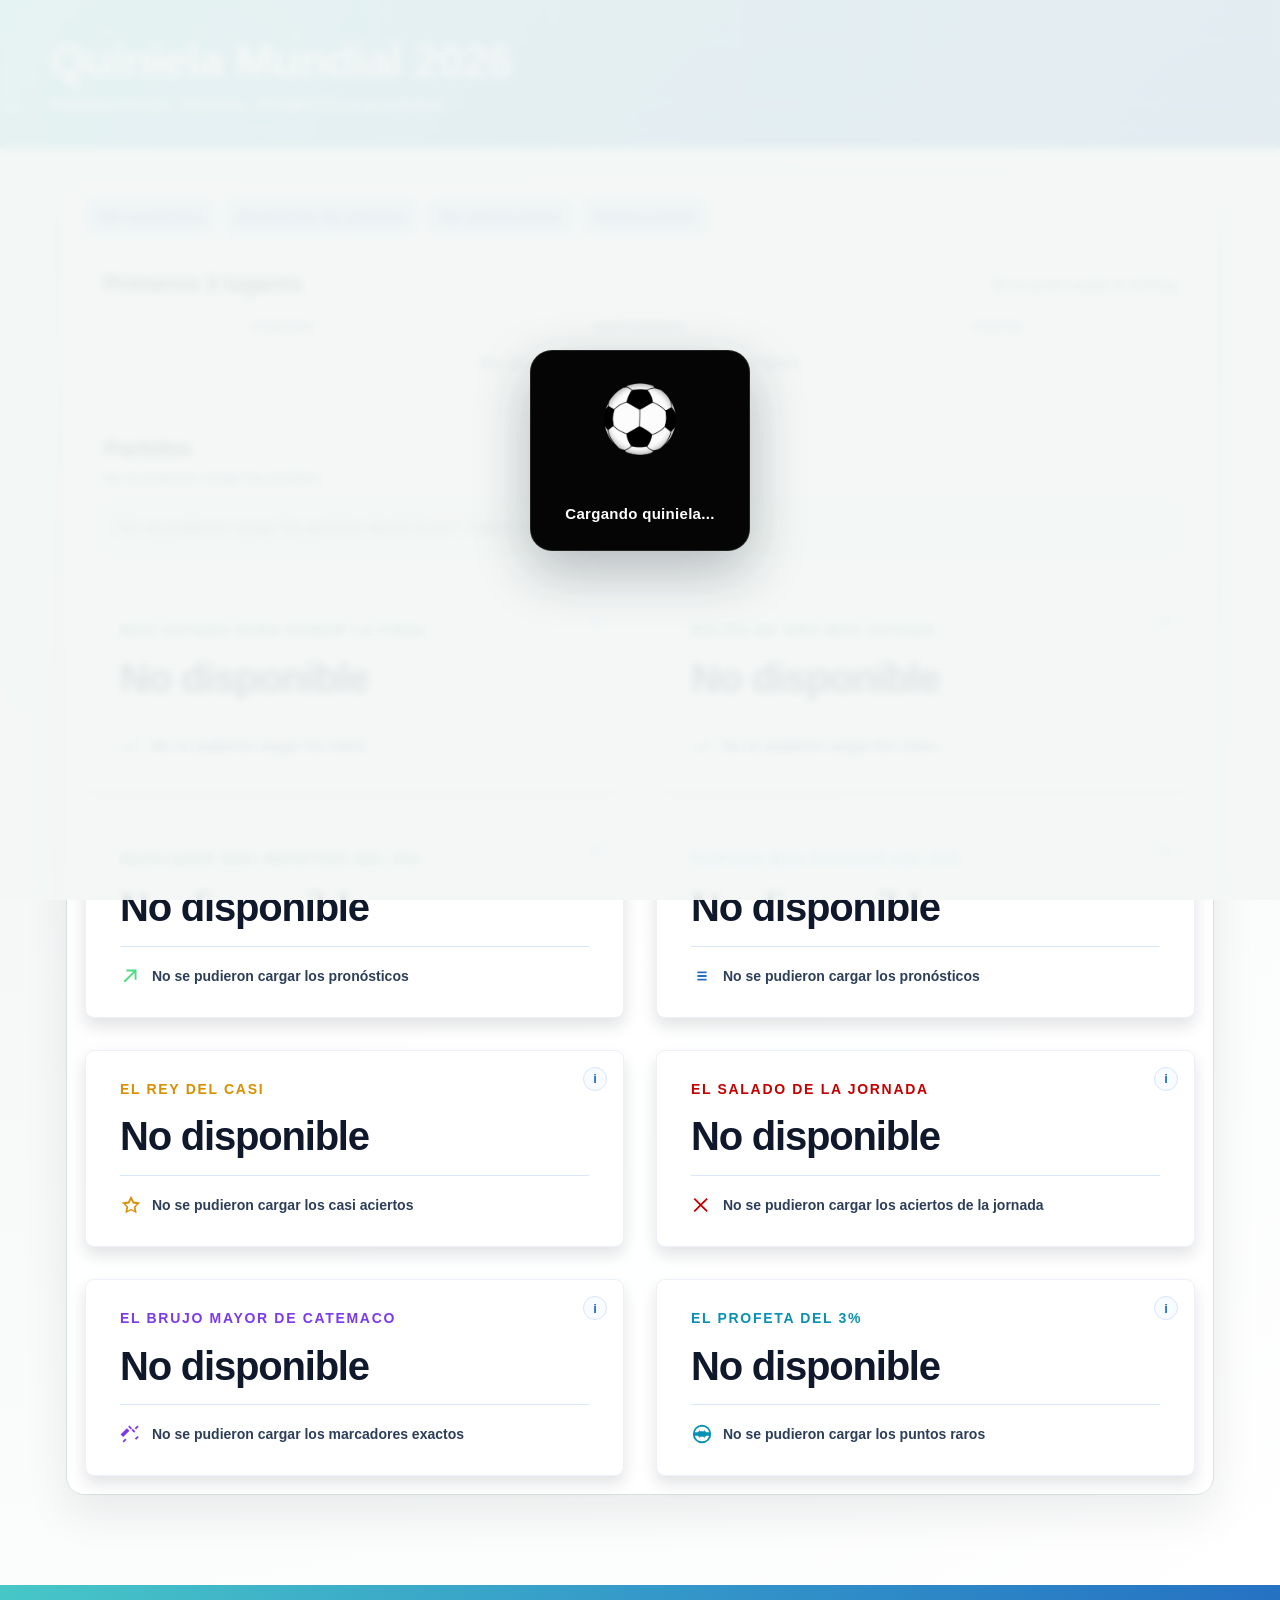
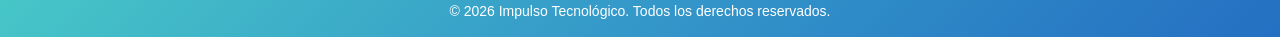
==== commit f481df6d: "tool tips" ====
--- a/src/QuinielaMundial.Api/wwwroot/index.html
+++ b/src/QuinielaMundial.Api/wwwroot/index.html
@@ -63,54 +63,63 @@
 
                 <section class="votaciones-destacadas" aria-label="Votaciones destacadas">
                     <article class="voto-card voto-card-final">
+                        <span class="voto-tooltip" tabindex="0" aria-label="Se calcula contando qué selección aparece más veces como campeona en las predicciones de la final." data-tooltip="Se calcula contando qué selección aparece más veces como campeona en las predicciones de la final.">i</span>
                         <span class="voto-label">Más votado para ganar la final</span>
                         <strong id="finalWinnerName">Cargando...</strong>
                         <small id="finalWinnerVotes">Calculando votos</small>
                     </article>
 
                     <article class="voto-card voto-card-ballon">
+                        <span class="voto-tooltip" tabindex="0" aria-label="Se calcula contando qué jugador fue elegido más veces para Balón de oro." data-tooltip="Se calcula contando qué jugador fue elegido más veces para Balón de oro.">i</span>
                         <span class="voto-label">Balón de oro más votado</span>
                         <strong id="ballonDOrName">Cargando...</strong>
                         <small id="ballonDOrVotes">Calculando votos</small>
                     </article>
 
                     <article class="voto-card voto-card-score">
-                        <span class="voto-label">Marcador más repetido</span>
+                        <span class="voto-tooltip" tabindex="0" aria-label="Se calcula con los pronósticos de los partidos del día mostrado y muestra el marcador exacto que más se repite." data-tooltip="Se calcula con los pronósticos de los partidos del día mostrado y muestra el marcador exacto que más se repite.">i</span>
+                        <span class="voto-label">Marcador más repetido del día</span>
                         <strong id="popularScoreValue">Cargando...</strong>
                         <small id="popularScoreTotal">Calculando pronósticos</small>
                     </article>
 
                     <article class="voto-card voto-card-divided">
-                        <span class="voto-label">Partido más dividido</span>
+                        <span class="voto-tooltip" tabindex="0" aria-label="Se calcula con los partidos del día mostrado y elige el partido con votos más parejos entre local, empate y visitante." data-tooltip="Se calcula con los partidos del día mostrado y elige el partido con votos más parejos entre local, empate y visitante.">i</span>
+                        <span class="voto-label">Partido más dividido del día</span>
                         <strong id="dividedMatchName">Cargando...</strong>
                         <small id="dividedMatchTotal">Calculando pronósticos</small>
                     </article>
 
                     <article class="voto-card voto-card-almost">
+                        <span class="voto-tooltip" tabindex="0" aria-label="Se calcula contando quién quedó a exactamente un gol de acertar el marcador real más veces." data-tooltip="Se calcula contando quién quedó a exactamente un gol de acertar el marcador real más veces.">i</span>
                         <span class="voto-label">El Rey del Casi</span>
                         <strong id="almostKingName">Cargando...</strong>
                         <small id="almostKingTotal">Calculando casi aciertos</small>
                     </article>
 
                     <article class="voto-card voto-card-salted">
+                        <span class="voto-tooltip" tabindex="0" aria-label="Se calcula en la semana del último resultado registrado y muestra quién tuvo menos aciertos con predicciones enviadas." data-tooltip="Se calcula en la semana del último resultado registrado y muestra quién tuvo menos aciertos con predicciones enviadas.">i</span>
                         <span class="voto-label">El salado de la jornada</span>
                         <strong id="weeklySaltedName">Cargando...</strong>
                         <small id="weeklySaltedTotal">Calculando aciertos de la jornada</small>
                     </article>
 
                     <article class="voto-card voto-card-wizard">
+                        <span class="voto-tooltip" tabindex="0" aria-label="Se calcula contando quién acertó más marcadores exactos en partidos con resultado registrado." data-tooltip="Se calcula contando quién acertó más marcadores exactos en partidos con resultado registrado.">i</span>
                         <span class="voto-label">El brujo mayor de Catemaco</span>
                         <strong id="exactWizardName">Cargando...</strong>
                         <small id="exactWizardTotal">Calculando marcadores exactos</small>
                     </article>
 
                     <article class="voto-card voto-card-phoenix" id="weeklyRiseCard" hidden>
+                        <span class="voto-tooltip" tabindex="0" aria-label="Se calcula comparando el ranking antes de la semana actual contra el ranking actual; solo aparece si subió más de 5 posiciones." data-tooltip="Se calcula comparando el ranking antes de la semana actual contra el ranking actual; solo aparece si subió más de 5 posiciones.">i</span>
                         <span class="voto-label">El Ave Fénix</span>
                         <strong id="weeklyRiseName">Cargando...</strong>
                         <small id="weeklyRiseTotal">Calculando posiciones subidas</small>
                     </article>
 
                     <article class="voto-card voto-card-prophet">
+                        <span class="voto-tooltip" tabindex="0" aria-label="Se calcula sumando puntos raros por acertar resultados que pocos participantes eligieron." data-tooltip="Se calcula sumando puntos raros por acertar resultados que pocos participantes eligieron.">i</span>
                         <span class="voto-label">El profeta del 3%</span>
                         <strong id="rareProphetName">Cargando...</strong>
                         <small id="rareProphetTotal">Calculando puntos raros</small>
--- a/src/QuinielaMundial.Api/wwwroot/styles.css
+++ b/src/QuinielaMundial.Api/wwwroot/styles.css
@@ -398,6 +398,53 @@
   letter-spacing: 0.12em;
   line-height: 1.25;
   text-transform: uppercase;
+}
+
+.voto-tooltip {
+  position: absolute;
+  top: 16px;
+  right: 16px;
+  z-index: 2;
+  display: grid;
+  place-items: center;
+  width: 24px;
+  height: 24px;
+  border: 1px solid #d9e5fb;
+  border-radius: 999px;
+  background: #f8fbff;
+  color: #246fc2;
+  cursor: help;
+  font-size: 13px;
+  font-weight: 900;
+  line-height: 1;
+}
+
+.voto-tooltip::after {
+  content: attr(data-tooltip);
+  position: absolute;
+  right: 0;
+  bottom: calc(100% + 10px);
+  width: min(280px, calc(100vw - 48px));
+  padding: 10px 12px;
+  border-radius: 10px;
+  background: #10182c;
+  box-shadow: 0 12px 30px rgba(16, 24, 44, 0.2);
+  color: #ffffff;
+  font-size: 12px;
+  font-weight: 700;
+  letter-spacing: 0;
+  line-height: 1.35;
+  opacity: 0;
+  pointer-events: none;
+  text-transform: none;
+  transform: translateY(4px);
+  transition: opacity 160ms ease, transform 160ms ease;
+}
+
+.voto-tooltip:hover::after,
+.voto-tooltip:focus::after {
+  opacity: 1;
+  transform: translateY(0);
 }
 
 .voto-card strong {
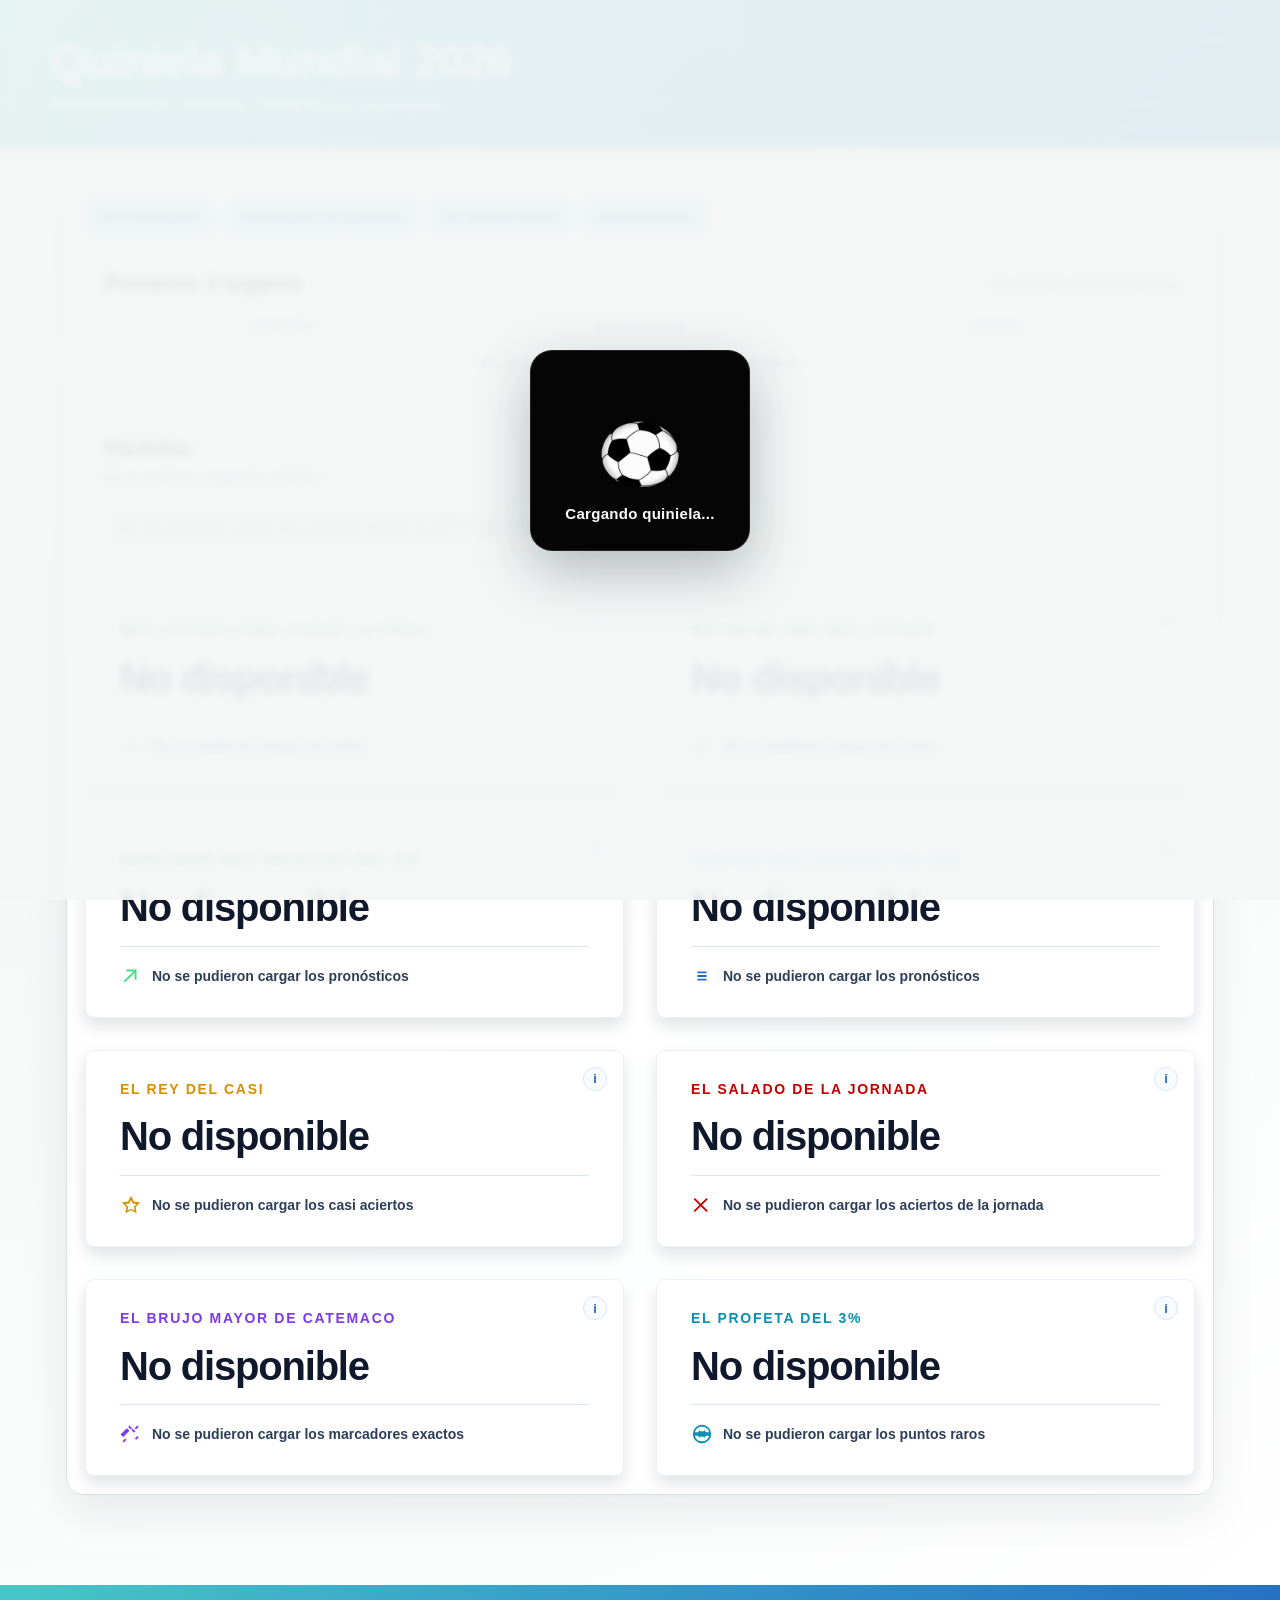
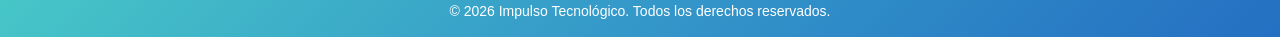
==== commit 6438475b: "resultados partido diarios" ====
--- a/src/QuinielaMundial.Api/wwwroot/index.html
+++ b/src/QuinielaMundial.Api/wwwroot/index.html
@@ -128,6 +128,21 @@
             </div>
         </section>
     </main>
+
+    <div class="modal-backdrop resultados-modal" id="resultadosParticipantesModal" role="dialog" aria-modal="true" aria-labelledby="resultadosModalTitulo" hidden>
+        <div class="modal-card resultados-modal-card">
+            <div class="modal-header">
+                <div>
+                    <span class="voto-label">Resultados de participantes</span>
+                    <h2 id="resultadosModalTitulo">Partido</h2>
+                    <p id="resultadosModalDetalle" class="resultado-partido-meta"></p>
+                </div>
+                <button class="btn-secondary modal-close" type="button" id="cerrarResultadosModal">Cerrar</button>
+            </div>
+            <div id="resultadosModalContenido" class="resultados-modal-contenido"></div>
+        </div>
+    </div>
+
     <footer class="footer">
         <p>© 2026 Impulso Tecnológico. Todos los derechos reservados.</p>
     </footer>
--- a/src/QuinielaMundial.Api/wwwroot/styles.css
+++ b/src/QuinielaMundial.Api/wwwroot/styles.css
@@ -622,15 +622,30 @@
 
 .partido-publico {
   height: 100%;
-  grid-template-rows: auto auto auto auto 1fr;
+  grid-template-rows: auto auto auto auto 1fr auto;
 }
 
 .partido-publico .equipos-publicos {
   align-self: center;
 }
 
-.partido-publico .partido-header:last-child {
+.partido-publico .partido-header:last-of-type {
   align-self: end;
+}
+
+.partido-publico .partido-acciones {
+  align-self: end;
+}
+
+.partido-acciones {
+  display: flex;
+  justify-content: flex-start;
+  border-top: 1px solid var(--borde);
+  padding-top: 12px;
+}
+
+.partido-publico .partido-resultados-btn {
+  width: 100%;
 }
 
 .partido.partido-capturado {
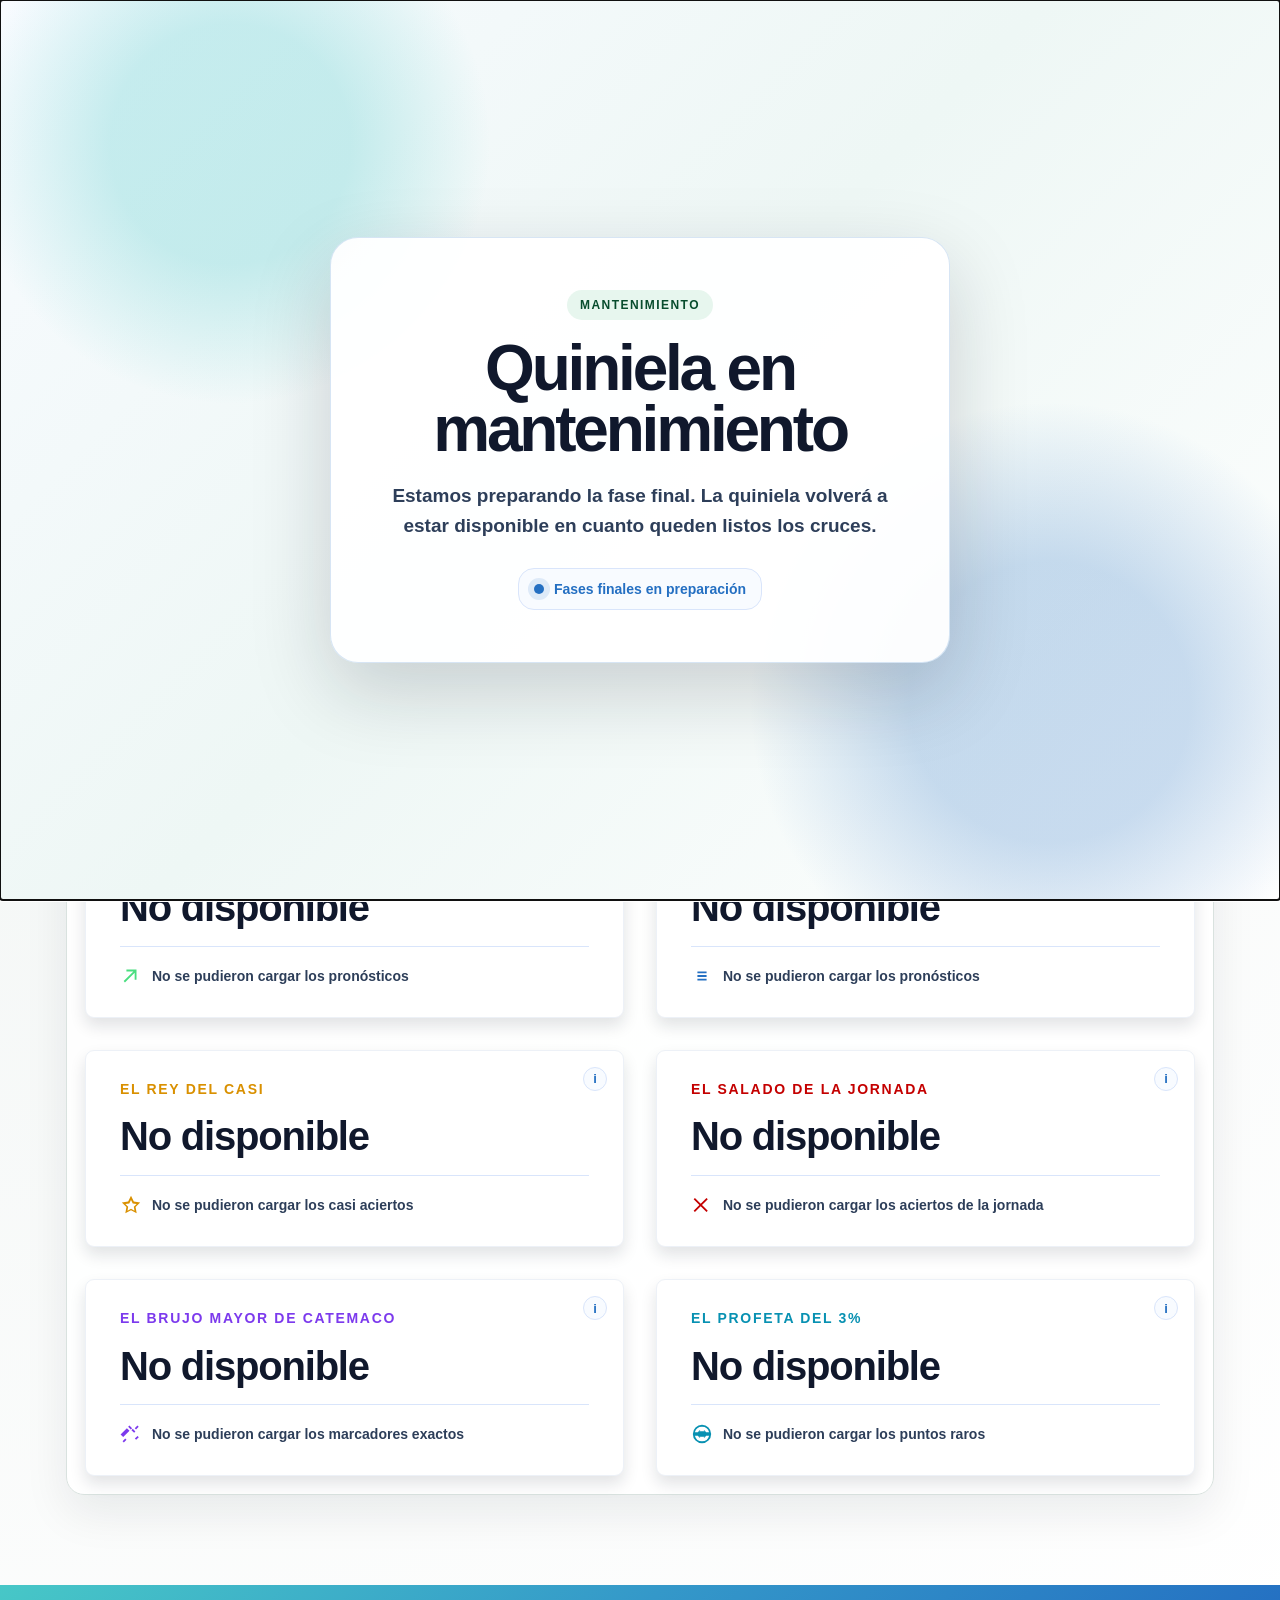
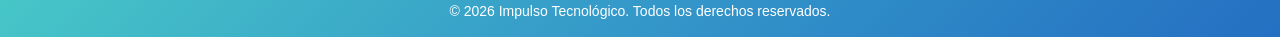
==== commit 2a989020: "mantenimiento" ====
--- a/src/QuinielaMundial.Api/wwwroot/index.html
+++ b/src/QuinielaMundial.Api/wwwroot/index.html
@@ -147,6 +147,7 @@
         <p>© 2026 Impulso Tecnológico. Todos los derechos reservados.</p>
     </footer>
     <script src="config.js"></script>
+    <script src="maintenance.js"></script>
     <script src="loader.js"></script>
     <script src="app.js"></script>
 </body>
--- a/src/QuinielaMundial.Api/wwwroot/styles.css
+++ b/src/QuinielaMundial.Api/wwwroot/styles.css
@@ -20,6 +20,87 @@
   font-family: Arial, Helvetica, sans-serif;
   background: radial-gradient(circle at top left, #e9fff3 0, #f4f7f6 35%, #ffffff 100%);
   color: var(--texto);
+}
+
+body.maintenance-active {
+  overflow: hidden;
+}
+
+.maintenance-screen {
+  position: fixed;
+  inset: 0;
+  z-index: 20000;
+  display: grid;
+  place-items: center;
+  min-height: 100vh;
+  padding: 24px;
+  background:
+    radial-gradient(circle at 18% 16%, rgba(71, 199, 199, 0.28) 0 120px, transparent 260px),
+    radial-gradient(circle at 82% 78%, rgba(36, 111, 194, 0.24) 0 140px, transparent 300px),
+    linear-gradient(135deg, #f8fbff 0%, #eef7f5 48%, #ffffff 100%);
+}
+
+.maintenance-card {
+  width: min(620px, 100%);
+  padding: clamp(28px, 5vw, 52px);
+  border: 1px solid rgba(36, 111, 194, 0.18);
+  border-radius: 28px;
+  background: rgba(255, 255, 255, 0.94);
+  box-shadow: 0 28px 80px rgba(16, 24, 40, 0.18);
+  text-align: center;
+}
+
+.maintenance-badge {
+  display: inline-flex;
+  align-items: center;
+  justify-content: center;
+  margin-bottom: 18px;
+  padding: 8px 13px;
+  border-radius: 999px;
+  background: #e7f6ee;
+  color: var(--verde-oscuro);
+  font-size: 12px;
+  font-weight: 900;
+  letter-spacing: 0.12em;
+  text-transform: uppercase;
+}
+
+.maintenance-card h1 {
+  margin: 0;
+  color: #10182c;
+  font-size: clamp(34px, 7vw, 64px);
+  letter-spacing: -0.05em;
+  line-height: 0.95;
+}
+
+.maintenance-card p {
+  max-width: 520px;
+  margin: 22px auto 0;
+  color: #2d3e59;
+  font-size: clamp(16px, 2vw, 19px);
+  font-weight: 700;
+  line-height: 1.55;
+}
+
+.maintenance-status {
+  display: inline-flex;
+  align-items: center;
+  gap: 10px;
+  margin-top: 28px;
+  padding: 12px 15px;
+  border: 1px solid #d9e5fb;
+  border-radius: 16px;
+  background: #f8fbff;
+  color: #246fc2;
+  font-size: 14px;
+}
+
+.maintenance-status span {
+  width: 10px;
+  height: 10px;
+  border-radius: 999px;
+  background: #246fc2;
+  box-shadow: 0 0 0 6px rgba(36, 111, 194, 0.12);
 }
 
 .page-loader {
@@ -769,8 +850,14 @@
   color: #8a5a00;
 }
 
+.resultados-participantes-table tr.resultado-participante-cruce-incorrecto td {
+  background: #ffe8e8;
+  color: #a11218;
+}
+
 .resultados-participantes-table tr.resultado-participante-correcto td:first-child,
-.resultados-participantes-table tr.resultado-participante-exacto td:first-child {
+.resultados-participantes-table tr.resultado-participante-exacto td:first-child,
+.resultados-participantes-table tr.resultado-participante-cruce-incorrecto td:first-child {
   font-weight: 900;
 }
 
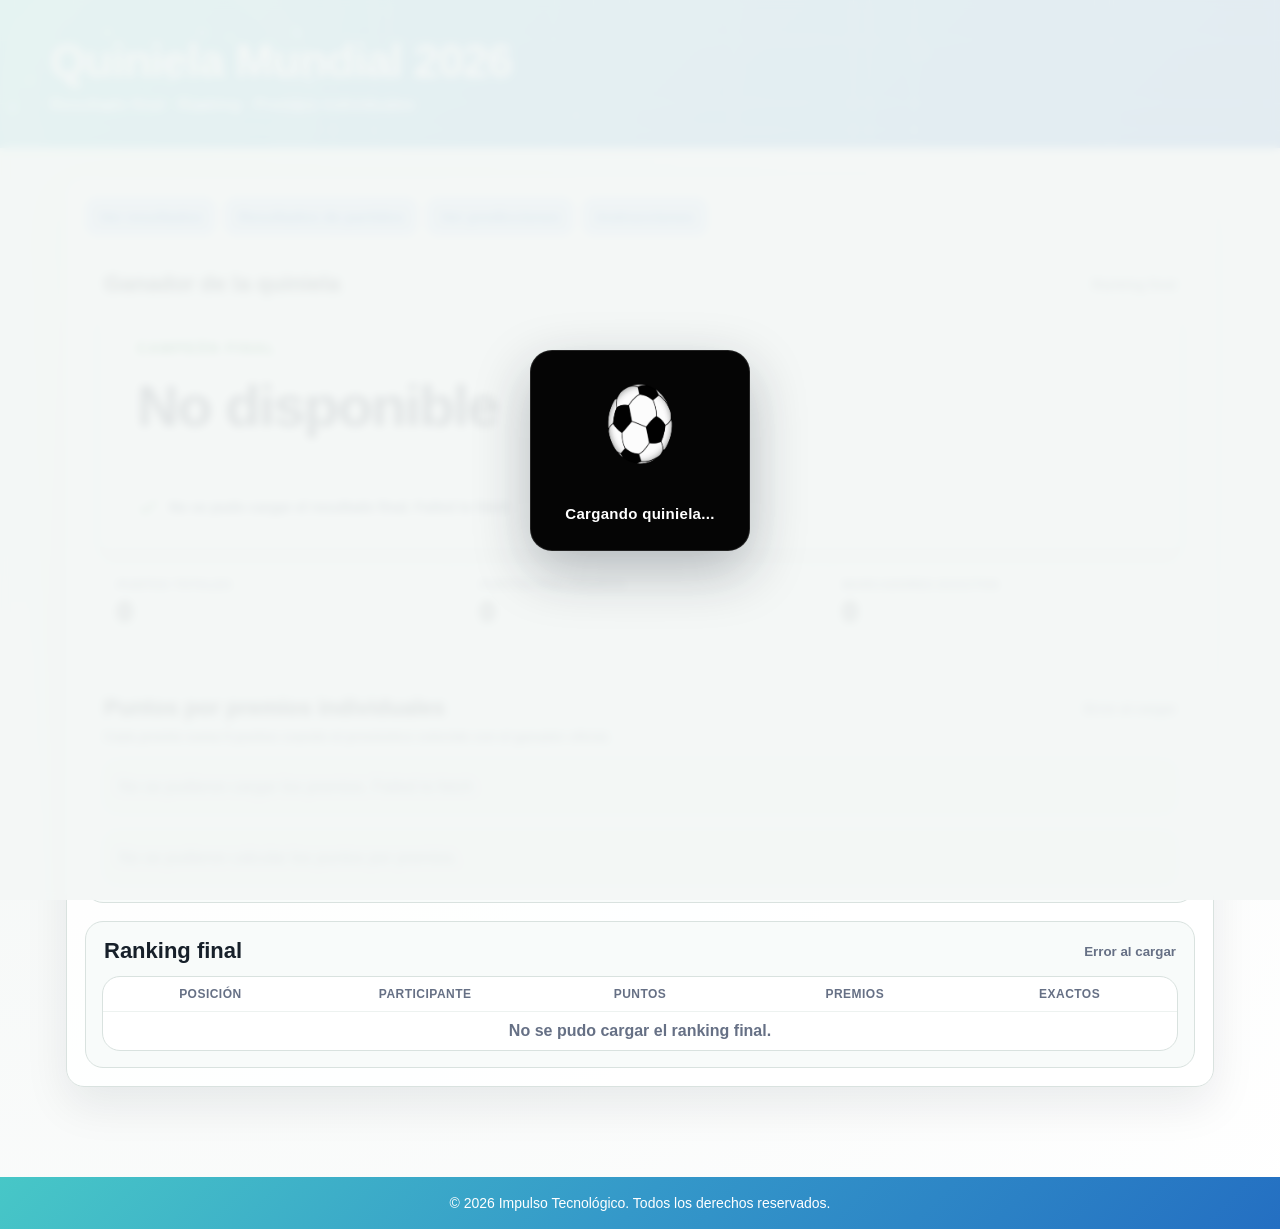
==== commit 4f6a44b3: "campeon" ====
--- a/src/QuinielaMundial.Api/wwwroot/index.html
+++ b/src/QuinielaMundial.Api/wwwroot/index.html
@@ -19,7 +19,7 @@
     <header class="hero">
         <div class="hero-content">
             <h1>Quiniela Mundial 2026</h1>
-            <p style="font-weight: bold;">Partidos del día · Ranking · Predicciones guardadas</p>
+            <p style="font-weight: bold;">Resultado final · Ranking · Premios individuales</p>
         </div>
     </header>
 
@@ -33,115 +33,69 @@
             </div>
 
             <div class="dashboard-publico">
+                <section class="top-ranking-card ganador-final-card">
+                    <div class="section-title">
+                        <h2>Ganador de la quiniela</h2>
+                        <small>Ranking final</small>
+                    </div>
+                    <article class="voto-card voto-card-final ganador-card-grande">
+                        <span class="voto-label">Campeón final</span>
+                        <strong id="winnerName">Cargando...</strong>
+                        <small id="winnerSummary">Sumando resultados de partidos y premios individuales.</small>
+                    </article>
+                    <div class="resumen ganador-final-resumen">
+                        <div class="stat">
+                            <span>Puntos totales</span>
+                            <strong id="winnerPoints">0</strong>
+                        </div>
+                        <div class="stat">
+                            <span>Puntos por premios</span>
+                            <strong id="winnerAwardPoints">0</strong>
+                        </div>
+                        <div class="stat">
+                            <span>Marcadores exactos</span>
+                            <strong id="winnerExactScores">0</strong>
+                        </div>
+                    </div>
+                </section>
+
+                <section class="top-ranking-card premios-finales-card">
+                    <div class="section-title">
+                        <h2>Puntos por premios individuales</h2>
+                        <small id="premiosFinalesEstado">Cargando premios...</small>
+                    </div>
+                    <p class="fecha-contexto" id="awardSummary">Cada premio suma 5 puntos cuando el pronóstico coincide con el ganador oficial.</p>
+                    <div class="votaciones-destacadas premios-finales-grid" id="awardResultsList">
+                        <div class="placeholder">Cargando premios oficiales...</div>
+                    </div>
+                    <div id="awardParticipantScores" class="premios-participantes-lista">
+                        <div class="placeholder">Calculando puntos por premios...</div>
+                    </div>
+                </section>
+
                 <section class="top-ranking-card">
                     <div class="section-title">
-                        <h2>Primeros 3 lugares</h2>
-                        <small id="topRankingEstado">Cargando ranking...</small>
+                        <h2>Ranking final</h2>
+                        <small id="rankingStatus">Cargando ranking...</small>
                     </div>
                     <div class="ranking-table-wrap ranking-compact-wrap">
-                        <table class="ranking-table ranking-compact">
+                        <table class="ranking-table ranking-compact ranking-final-compact">
                             <thead>
                                 <tr>
                                     <th>Posición</th>
                                     <th>Participante</th>
                                     <th>Puntos</th>
+                                    <th>Premios</th>
+                                    <th>Exactos</th>
                                 </tr>
                             </thead>
-                            <tbody id="topRankingTabla"></tbody>
+                            <tbody id="finalRankingTable"></tbody>
                         </table>
                     </div>
-                </section>
-
-                <section class="partidos-dia-card">
-                    <div class="section-title">
-                        <h2 id="fechaPartidosTitulo">Partidos del día</h2>
-                        <small id="contadorVista"></small>
-                    </div>
-                    <p class="fecha-contexto" id="fechaPartidosDetalle"></p>
-                    <div class="partidos" id="partidos"></div>
-                </section>
-
-                <section class="votaciones-destacadas" aria-label="Votaciones destacadas">
-                    <article class="voto-card voto-card-final">
-                        <span class="voto-tooltip" tabindex="0" aria-label="Se calcula contando qué selección aparece más veces como campeona en las predicciones de la final." data-tooltip="Se calcula contando qué selección aparece más veces como campeona en las predicciones de la final.">i</span>
-                        <span class="voto-label">Más votado para ganar la final</span>
-                        <strong id="finalWinnerName">Cargando...</strong>
-                        <small id="finalWinnerVotes">Calculando votos</small>
-                    </article>
-
-                    <article class="voto-card voto-card-ballon">
-                        <span class="voto-tooltip" tabindex="0" aria-label="Se calcula contando qué jugador fue elegido más veces para Balón de oro." data-tooltip="Se calcula contando qué jugador fue elegido más veces para Balón de oro.">i</span>
-                        <span class="voto-label">Balón de oro más votado</span>
-                        <strong id="ballonDOrName">Cargando...</strong>
-                        <small id="ballonDOrVotes">Calculando votos</small>
-                    </article>
-
-                    <article class="voto-card voto-card-score">
-                        <span class="voto-tooltip" tabindex="0" aria-label="Se calcula con los pronósticos de los partidos del día mostrado y muestra el marcador exacto que más se repite." data-tooltip="Se calcula con los pronósticos de los partidos del día mostrado y muestra el marcador exacto que más se repite.">i</span>
-                        <span class="voto-label">Marcador más repetido del día</span>
-                        <strong id="popularScoreValue">Cargando...</strong>
-                        <small id="popularScoreTotal">Calculando pronósticos</small>
-                    </article>
-
-                    <article class="voto-card voto-card-divided">
-                        <span class="voto-tooltip" tabindex="0" aria-label="Se calcula con los partidos del día mostrado y elige el partido con votos más parejos entre local, empate y visitante." data-tooltip="Se calcula con los partidos del día mostrado y elige el partido con votos más parejos entre local, empate y visitante.">i</span>
-                        <span class="voto-label">Partido más dividido del día</span>
-                        <strong id="dividedMatchName">Cargando...</strong>
-                        <small id="dividedMatchTotal">Calculando pronósticos</small>
-                    </article>
-
-                    <article class="voto-card voto-card-almost">
-                        <span class="voto-tooltip" tabindex="0" aria-label="Se calcula contando quién quedó a exactamente un gol de acertar el marcador real más veces." data-tooltip="Se calcula contando quién quedó a exactamente un gol de acertar el marcador real más veces.">i</span>
-                        <span class="voto-label">El Rey del Casi</span>
-                        <strong id="almostKingName">Cargando...</strong>
-                        <small id="almostKingTotal">Calculando casi aciertos</small>
-                    </article>
-
-                    <article class="voto-card voto-card-salted">
-                        <span class="voto-tooltip" tabindex="0" aria-label="Se calcula en la semana del último resultado registrado y muestra quién tuvo menos aciertos con predicciones enviadas." data-tooltip="Se calcula en la semana del último resultado registrado y muestra quién tuvo menos aciertos con predicciones enviadas.">i</span>
-                        <span class="voto-label">El salado de la jornada</span>
-                        <strong id="weeklySaltedName">Cargando...</strong>
-                        <small id="weeklySaltedTotal">Calculando aciertos de la jornada</small>
-                    </article>
-
-                    <article class="voto-card voto-card-wizard">
-                        <span class="voto-tooltip" tabindex="0" aria-label="Se calcula contando quién acertó más marcadores exactos en partidos con resultado registrado." data-tooltip="Se calcula contando quién acertó más marcadores exactos en partidos con resultado registrado.">i</span>
-                        <span class="voto-label">El brujo mayor de Catemaco</span>
-                        <strong id="exactWizardName">Cargando...</strong>
-                        <small id="exactWizardTotal">Calculando marcadores exactos</small>
-                    </article>
-
-                    <article class="voto-card voto-card-phoenix" id="weeklyRiseCard" hidden>
-                        <span class="voto-tooltip" tabindex="0" aria-label="Se calcula comparando el ranking antes de la semana actual contra el ranking actual; solo aparece si subió más de 5 posiciones." data-tooltip="Se calcula comparando el ranking antes de la semana actual contra el ranking actual; solo aparece si subió más de 5 posiciones.">i</span>
-                        <span class="voto-label">El Ave Fénix</span>
-                        <strong id="weeklyRiseName">Cargando...</strong>
-                        <small id="weeklyRiseTotal">Calculando posiciones subidas</small>
-                    </article>
-
-                    <article class="voto-card voto-card-prophet">
-                        <span class="voto-tooltip" tabindex="0" aria-label="Se calcula sumando puntos raros por acertar resultados que pocos participantes eligieron." data-tooltip="Se calcula sumando puntos raros por acertar resultados que pocos participantes eligieron.">i</span>
-                        <span class="voto-label">El profeta del 3%</span>
-                        <strong id="rareProphetName">Cargando...</strong>
-                        <small id="rareProphetTotal">Calculando puntos raros</small>
-                    </article>
                 </section>
             </div>
         </section>
     </main>
-
-    <div class="modal-backdrop resultados-modal" id="resultadosParticipantesModal" role="dialog" aria-modal="true" aria-labelledby="resultadosModalTitulo" hidden>
-        <div class="modal-card resultados-modal-card">
-            <div class="modal-header">
-                <div>
-                    <span class="voto-label">Resultados de participantes</span>
-                    <h2 id="resultadosModalTitulo">Partido</h2>
-                    <p id="resultadosModalDetalle" class="resultado-partido-meta"></p>
-                </div>
-                <button class="btn-secondary modal-close" type="button" id="cerrarResultadosModal">Cerrar</button>
-            </div>
-            <div id="resultadosModalContenido" class="resultados-modal-contenido"></div>
-        </div>
-    </div>
 
     <footer class="footer">
         <p>© 2026 Impulso Tecnológico. Todos los derechos reservados.</p>
--- a/src/QuinielaMundial.Api/wwwroot/styles.css
+++ b/src/QuinielaMundial.Api/wwwroot/styles.css
@@ -681,6 +681,41 @@
   flex: 0 0 auto;
 }
 
+.ganador-card-grande {
+  margin-bottom: 14px;
+  min-height: 240px;
+}
+
+.ganador-card-grande strong {
+  font-size: clamp(34px, 6vw, 58px);
+}
+
+.ganador-final-resumen {
+  grid-template-columns: repeat(3, 1fr);
+  margin-top: 0;
+}
+
+.premios-finales-grid {
+  margin: 14px 0;
+}
+
+.premios-finales-grid .placeholder {
+  grid-column: 1 / -1;
+}
+
+.premio-final-card {
+  min-height: 160px;
+}
+
+.premios-participantes-lista {
+  margin-top: 14px;
+}
+
+.ranking-table.ranking-final-compact th,
+.ranking-table.ranking-final-compact td {
+  width: 20%;
+}
+
 .partidos {
   display: grid;
   grid-template-columns: repeat(2, minmax(0, 1fr));
@@ -1081,6 +1116,17 @@
 .porcentaje-empate {
   min-width: 72px;
   text-align: center;
+}
+
+.porcentaje-cruce {
+  grid-column: 1 / -1;
+  padding-top: 9px;
+  border-top: 1px solid #d9e5fb;
+  text-align: center;
+}
+
+.porcentaje-cruce strong {
+  color: #246fc2;
 }
 
 .porcentaje-opcion span {
@@ -1905,3 +1951,408 @@
     border-radius: 8px;
   }
 }
+
+.pagina-final {
+  --final-surface: #ffffff;
+  --final-bg: #f7f7f8;
+  --final-ink: #111111;
+  --final-muted: #6b6f76;
+  --final-line: #d9dadd;
+  --final-accent: #e4002b;
+  background: var(--final-bg);
+  color: var(--final-ink);
+  font-family: "Helvetica Neue", Arial, Helvetica, sans-serif;
+}
+
+.pagina-final .page-loader {
+  background: rgba(247, 247, 248, 0.94);
+}
+
+.final-shell {
+  width: min(1240px, calc(100% - 32px));
+  margin: 0 auto;
+}
+
+.final-hero {
+  padding: 26px 0 0;
+  background:
+    linear-gradient(var(--final-line) 1px, transparent 1px),
+    linear-gradient(90deg, var(--final-line) 1px, transparent 1px),
+    var(--final-bg);
+  background-size: 72px 72px;
+}
+
+.final-nav {
+  display: grid;
+  grid-template-columns: minmax(220px, 0.8fr) minmax(0, 1.2fr);
+  gap: 18px;
+  align-items: start;
+  padding-bottom: 24px;
+  border-bottom: 1px solid var(--final-ink);
+}
+
+.final-nav strong {
+  display: block;
+  margin-top: 6px;
+  font-size: clamp(24px, 4vw, 48px);
+  font-weight: 900;
+  letter-spacing: -0.07em;
+  line-height: 0.95;
+}
+
+.final-kicker {
+  display: block;
+  color: var(--final-accent);
+  font-size: 12px;
+  font-weight: 900;
+  letter-spacing: 0.14em;
+  line-height: 1.2;
+  text-transform: uppercase;
+}
+
+.final-actions {
+  justify-content: flex-end;
+}
+
+.final-actions .btn-secondary {
+  border: 1px solid var(--final-ink);
+  border-radius: 0;
+  background: var(--final-surface);
+  color: var(--final-ink);
+}
+
+.final-actions .btn-secondary:hover {
+  background: var(--final-ink);
+  color: var(--final-surface);
+  box-shadow: none;
+}
+
+.final-winner-card {
+  display: grid;
+  grid-template-columns: minmax(0, 1.35fr) minmax(300px, 0.65fr);
+  min-height: 430px;
+  margin-top: 34px;
+  border: 1px solid var(--final-ink);
+  background: var(--final-surface);
+}
+
+.final-winner-copy {
+  display: grid;
+  align-content: space-between;
+  gap: 28px;
+  padding: clamp(26px, 5vw, 62px);
+  border-right: 1px solid var(--final-ink);
+}
+
+.final-winner-copy h1 {
+  max-width: 720px;
+  margin: 14px 0 0;
+  font-size: clamp(48px, 11vw, 138px);
+  font-weight: 900;
+  letter-spacing: -0.09em;
+  line-height: 0.82;
+}
+
+.final-winner-name {
+  color: var(--final-accent);
+  font-size: clamp(34px, 7vw, 84px);
+  font-weight: 900;
+  letter-spacing: -0.07em;
+  line-height: 0.92;
+  overflow-wrap: anywhere;
+}
+
+.final-winner-copy p {
+  max-width: 620px;
+  margin: 0;
+  color: var(--final-muted);
+  font-size: clamp(16px, 2vw, 21px);
+  font-weight: 700;
+  line-height: 1.35;
+}
+
+.final-winner-stats {
+  display: grid;
+  grid-template-rows: repeat(3, 1fr);
+}
+
+.final-winner-stats article {
+  display: grid;
+  align-content: space-between;
+  min-height: 130px;
+  padding: 26px;
+  border-bottom: 1px solid var(--final-ink);
+}
+
+.final-winner-stats article:last-child {
+  border-bottom: 0;
+}
+
+.final-winner-stats span,
+.final-award-row span,
+.final-award-score-row small,
+.final-ranking-card small {
+  color: var(--final-muted);
+  font-size: 12px;
+  font-weight: 900;
+  letter-spacing: 0.08em;
+  text-transform: uppercase;
+}
+
+.final-winner-stats strong {
+  color: var(--final-ink);
+  font-size: clamp(42px, 7vw, 76px);
+  font-weight: 900;
+  letter-spacing: -0.08em;
+  line-height: 0.9;
+}
+
+.final-main {
+  display: grid;
+  gap: 22px;
+  padding: 22px 0 54px;
+}
+
+.final-awards-card,
+.final-ranking-card {
+  border: 1px solid var(--final-ink);
+  background: var(--final-surface);
+}
+
+.final-card-header {
+  padding: 26px;
+  border-bottom: 1px solid var(--final-ink);
+}
+
+.final-card-header h2 {
+  max-width: 780px;
+  margin: 8px 0 0;
+  color: var(--final-ink);
+  font-size: clamp(28px, 5vw, 58px);
+  font-weight: 900;
+  letter-spacing: -0.07em;
+  line-height: 0.92;
+}
+
+.final-card-header p {
+  max-width: 680px;
+  margin: 18px 0 0;
+  color: var(--final-muted);
+  font-size: 16px;
+  font-weight: 700;
+  line-height: 1.45;
+}
+
+.final-card-header-row {
+  display: flex;
+  align-items: flex-start;
+  justify-content: space-between;
+  gap: 18px;
+}
+
+.final-awards-layout {
+  display: grid;
+  grid-template-columns: minmax(0, 1fr) minmax(320px, 0.72fr);
+}
+
+.final-award-results,
+.final-award-scores {
+  display: grid;
+  align-content: start;
+}
+
+.final-award-results {
+  border-right: 1px solid var(--final-ink);
+}
+
+.final-award-row,
+.final-award-score-row {
+  display: grid;
+  grid-template-columns: minmax(0, 1fr) auto;
+  gap: 18px;
+  align-items: center;
+  padding: 22px 26px;
+  border-bottom: 1px solid var(--final-line);
+}
+
+.final-award-row:last-child,
+.final-award-score-row:last-child {
+  border-bottom: 0;
+}
+
+.final-award-row strong,
+.final-award-score-row strong,
+.final-award-score-row span {
+  display: block;
+  color: var(--final-ink);
+  font-size: clamp(24px, 4vw, 42px);
+  font-weight: 900;
+  letter-spacing: -0.06em;
+  line-height: 0.95;
+  overflow-wrap: anywhere;
+}
+
+.final-award-row div:last-child {
+  min-width: 92px;
+  text-align: right;
+}
+
+.final-award-row small {
+  display: block;
+  margin-top: 8px;
+  color: var(--final-muted);
+  font-weight: 900;
+}
+
+.final-award-scores h3 {
+  margin: 0;
+  padding: 22px 26px;
+  border-bottom: 1px solid var(--final-ink);
+  font-size: 18px;
+  font-weight: 900;
+  letter-spacing: -0.03em;
+}
+
+.final-award-score-row strong {
+  font-size: 20px;
+  letter-spacing: -0.04em;
+}
+
+.final-award-score-row span {
+  color: var(--final-accent);
+  font-size: 28px;
+}
+
+.final-empty {
+  padding: 26px;
+  color: var(--final-muted);
+  font-weight: 800;
+  line-height: 1.45;
+}
+
+.final-ranking-wrap {
+  border: 0;
+  border-radius: 0;
+  box-shadow: none;
+}
+
+.final-ranking-table {
+  min-width: 760px;
+}
+
+.final-ranking-table th {
+  background: var(--final-ink);
+  color: var(--final-surface);
+}
+
+.final-ranking-table td {
+  background: var(--final-surface);
+}
+
+.final-ranking-table th,
+.final-ranking-table td {
+  border-bottom: 1px solid var(--final-line);
+}
+
+.final-ranking-table td:nth-child(3),
+.final-ranking-table td:nth-child(4),
+.final-ranking-table td:nth-child(5) {
+  color: var(--final-ink);
+  font-weight: 900;
+}
+
+.final-footer {
+  margin-top: 0;
+  border-top: 1px solid var(--final-ink);
+  background: var(--final-surface);
+  color: var(--final-ink);
+}
+
+@media (max-width: 900px) {
+  .final-nav,
+  .final-winner-card,
+  .final-awards-layout {
+    grid-template-columns: 1fr;
+  }
+
+  .final-actions {
+    justify-content: stretch;
+  }
+
+  .final-actions button {
+    width: 100%;
+  }
+
+  .final-winner-copy,
+  .final-award-results {
+    border-right: 0;
+  }
+
+  .final-winner-copy {
+    border-bottom: 1px solid var(--final-ink);
+  }
+
+  .final-winner-stats {
+    grid-template-rows: none;
+  }
+
+  .final-award-results {
+    border-bottom: 1px solid var(--final-ink);
+  }
+}
+
+@media (max-width: 560px) {
+  .final-shell {
+    width: min(100% - 20px, 1240px);
+  }
+
+  .final-hero {
+    padding-top: 16px;
+    background-size: 44px 44px;
+  }
+
+  .final-nav {
+    gap: 14px;
+    padding-bottom: 16px;
+  }
+
+  .final-winner-card {
+    min-height: 0;
+    margin-top: 18px;
+  }
+
+  .final-winner-copy,
+  .final-card-header,
+  .final-award-row,
+  .final-award-score-row,
+  .final-award-scores h3,
+  .final-empty {
+    padding: 18px;
+  }
+
+  .final-winner-copy h1 {
+    font-size: clamp(46px, 18vw, 82px);
+  }
+
+  .final-winner-name {
+    font-size: clamp(32px, 14vw, 62px);
+  }
+
+  .final-winner-stats article {
+    min-height: 108px;
+    padding: 18px;
+  }
+
+  .final-card-header-row {
+    display: grid;
+  }
+
+  .final-award-row,
+  .final-award-score-row {
+    grid-template-columns: 1fr;
+  }
+
+  .final-award-row div:last-child {
+    text-align: left;
+  }
+}
